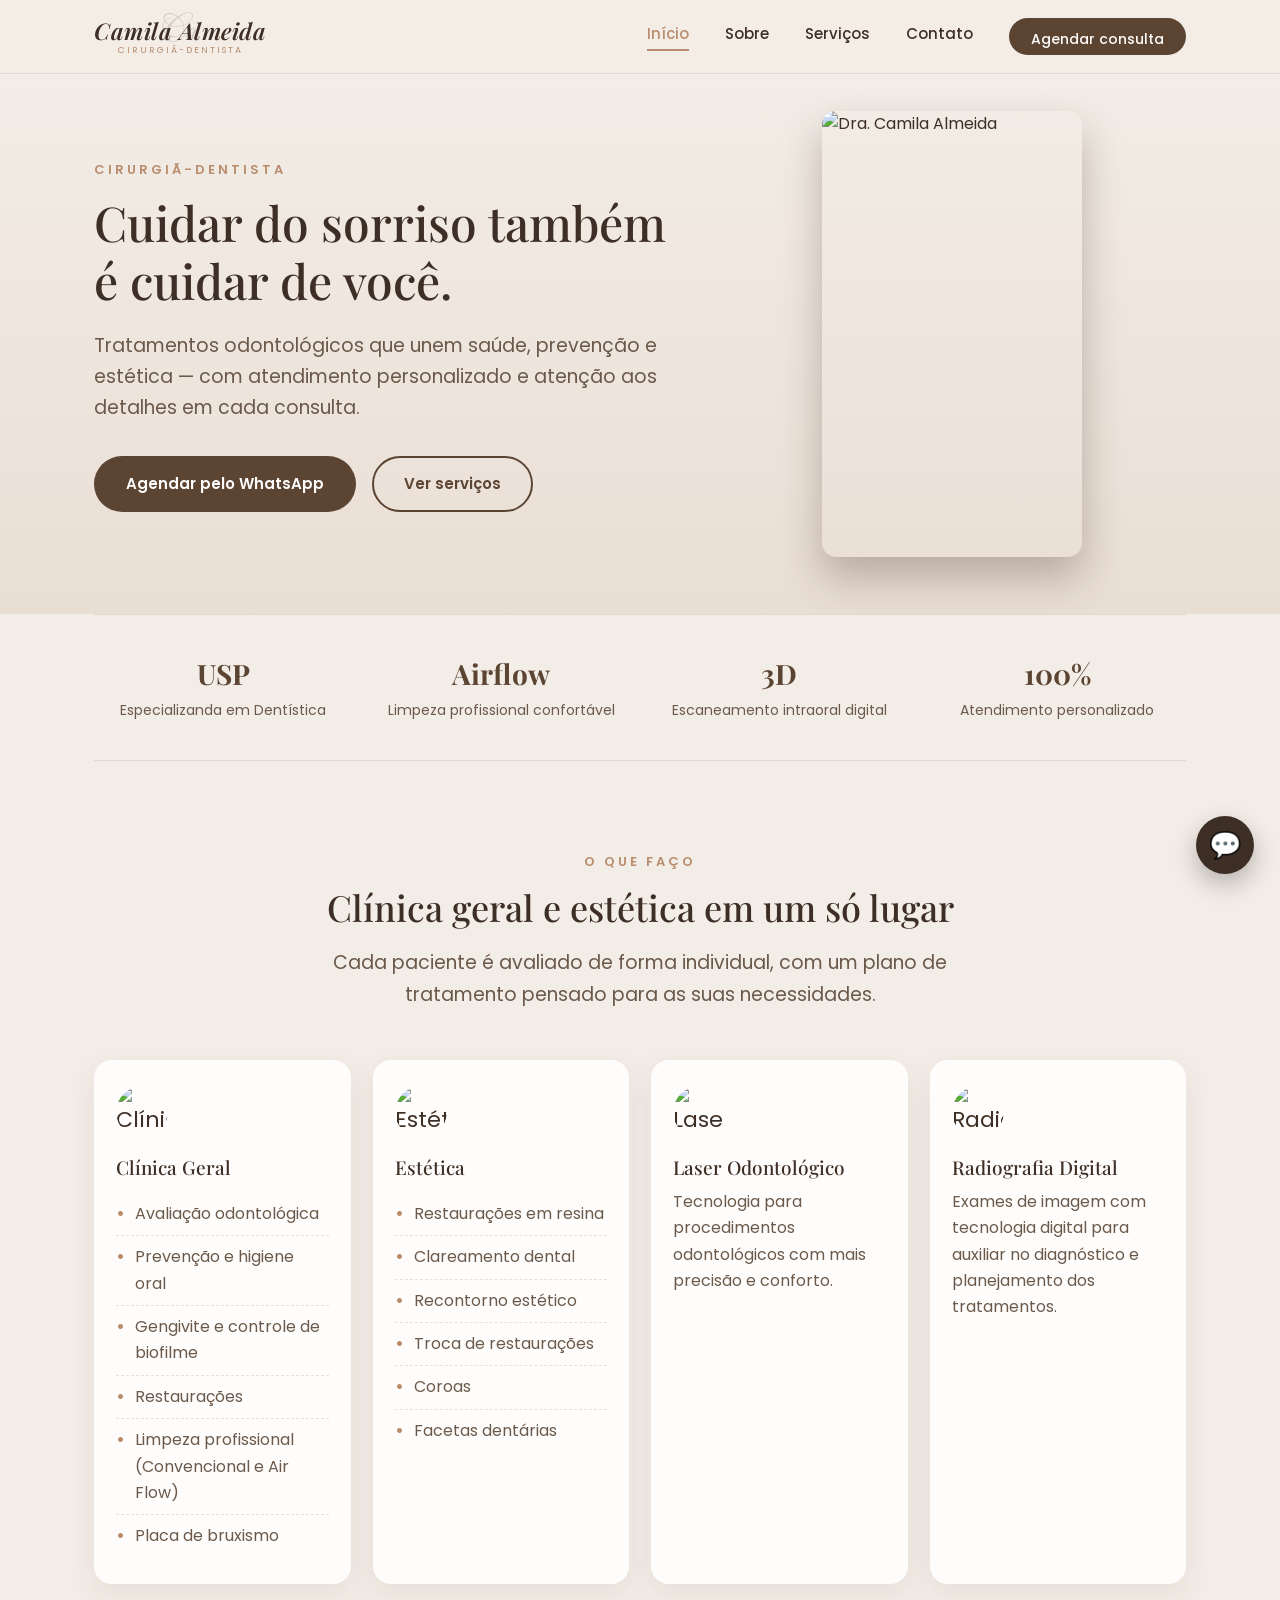
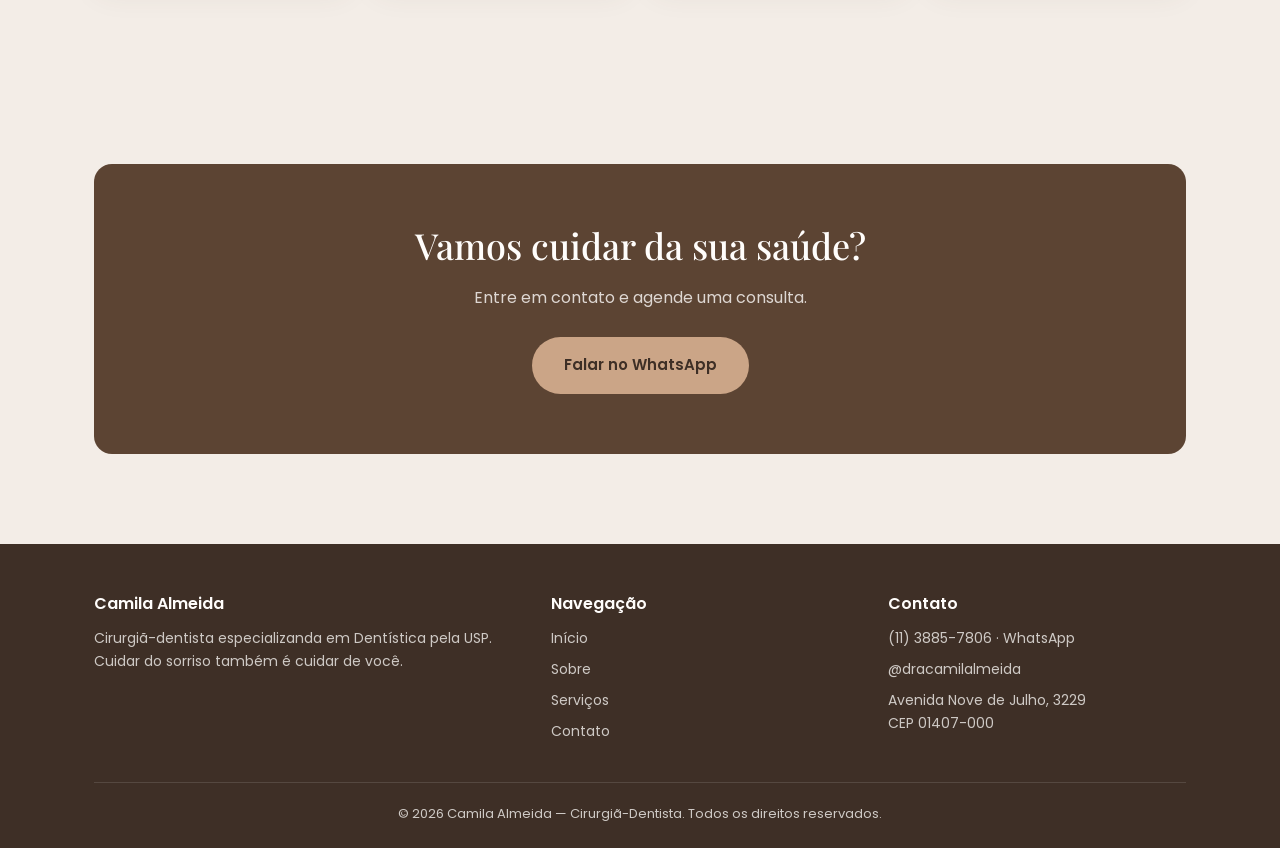
==== index.html @ 51f866dd "Remove C6 Bank benefits section from index.html Removed special benefits section for C6 Bank employe" ====
<!DOCTYPE html>
<html lang="pt-BR">
<head>
<meta charset="UTF-8" />
<meta name="viewport" content="width=device-width, initial-scale=1.0" />
<title>Dra. Camila Almeida | Cirurgiã-Dentista</title>
<meta name="description" content="Dra. Camila Almeida, cirurgiã-dentista especializanda em Dentística pela USP. Clínica geral e estética dental com atendimento personalizado." />
<link rel="preconnect" href="https://fonts.googleapis.com">
<link href="https://fonts.googleapis.com/css2?family=Mea+Culpa&family=Playfair+Display:ital,wght@0,500;0,600;1,500&family=Poppins:wght@400;500;600;700&display=swap" rel="stylesheet">
<link rel="stylesheet" href="style.css" />
</head>
<body>

<header class="site-header">
  <nav class="nav">
    <a href="index.html" class="nav-brand"><span class="nav-brand-name-wrap"><span class="nav-brand-mono">Ca</span><span class="nav-brand-name">Camila Almeida</span></span><span class="nav-brand-role">Cirurgiã-Dentista</span></a>
    <ul class="nav-links">
      <li><a href="index.html" class="active">Início</a></li>
      <li><a href="sobre.html">Sobre</a></li>
      <li><a href="servicos.html">Serviços</a></li>
      <li><a href="contato.html">Contato</a></li>
      <li><a href="contato.html" class="nav-cta">Agendar consulta</a></li>
    </ul>
    <button class="nav-toggle" aria-label="Abrir menu">
      <span></span><span></span><span></span>
    </button>
  </nav>
</header>

<section class="hero">
  <div class="container hero-grid">
    <div>
      <span class="eyebrow">Cirurgiã-Dentista</span>
      <h1>Cuidar do sorriso também é cuidar de você.</h1>
      <p class="lead">Tratamentos odontológicos que unem saúde, prevenção e estética — com atendimento personalizado e atenção aos detalhes em cada consulta.</p>
      <div class="hero-actions">
        <a href="https://wa.me/551138857806" target="_blank" class="btn btn-primary">Agendar pelo WhatsApp</a>
        <a href="servicos.html" class="btn btn-outline">Ver serviços</a>
      </div>
    </div>
    <div class="hero-art">
      <div class="hero-photo-frame">
        <img src="https://github.com/user-attachments/assets/a9623b9a-a864-4569-ae4e-758d842204a6" alt="Dra. Camila Almeida" />
      </div>
    </div>
  </div>
</section>

<div class="container">
  <div class="trust-strip">
    <div class="trust-item">
      <strong>USP</strong>
      <span>Especializanda em Dentística</span>
    </div>
    <div class="trust-item">
      <strong>Airflow</strong>
      <span>Limpeza profissional confortável</span>
    </div>
    <div class="trust-item">
      <strong>3D</strong>
      <span>Escaneamento intraoral digital</span>
    </div>
    <div class="trust-item">
      <strong>100%</strong>
      <span>Atendimento personalizado</span>
    </div>
  </div>
</div>

<section class="section">
  <div class="container">
    <span class="eyebrow center" style="display:block;">O que faço</span>
    <h2 class="center">Clínica geral e estética em um só lugar</h2>
    <p class="lead center" style="margin-bottom:50px;">Cada paciente é avaliado de forma individual, com um plano de tratamento pensado para as suas necessidades.</p>

    <div class="grid-4">
      <div class="card">
        <div class="icon icon-img"><img src="https://github.com/user-attachments/assets/6584d1e8-6f16-4bc4-8235-2f099eb9e486" alt="Clínica Geral" /></div>
        <h3>Clínica Geral</h3>
        <ul class="service-list">
          <li>Avaliação odontológica</li>
          <li>Prevenção e higiene oral</li>
          <li>Gengivite e controle de biofilme</li>
          <li>Restaurações</li>
          <li>Limpeza profissional (Convencional e Air Flow)</li>
          <li>Placa de bruxismo</li>
        </ul>
      </div>
      <div class="card">
        <div class="icon icon-img"><img src="https://github.com/user-attachments/assets/802eedeb-8c4c-452b-976f-e90001888289" alt="Estética" /></div>
        <h3>Estética</h3>
        <ul class="service-list">
          <li>Restaurações em resina</li>
          <li>Clareamento dental</li>
          <li>Recontorno estético</li>
          <li>Troca de restaurações</li>
          <li>Coroas</li>
          <li>Facetas dentárias</li>
        </ul>
      </div>
      <div class="card">
        <div class="icon icon-img"><img src="https://github.com/user-attachments/assets/83761b3d-15dc-4001-ad3f-8d7fa61f879b" alt="Laser Odontológico" /></div>
        <h3>Laser Odontológico</h3>
        <p>Tecnologia para procedimentos odontológicos com mais precisão e conforto.</p>
      </div>
      <div class="card">
        <div class="icon icon-img"><img src="https://github.com/user-attachments/assets/0e6fd935-73f0-4115-9d64-6a5798f276fd" alt="Radiografia Digital" /></div>
        <h3>Radiografia Digital</h3>
        <p>Exames de imagem com tecnologia digital para auxiliar no diagnóstico e planejamento dos tratamentos.</p>
      </div>
    </div>
  </div>
</section>

<section class="section">
  <div class="container">
    <div class="cta-banner">
      <h2>Vamos cuidar da sua saúde?</h2>
      <p>Entre em contato e agende uma consulta.</p>
      <a href="https://wa.me/551138857806" target="_blank" class="btn btn-primary" style="background:var(--rose); color:var(--brown-dark);">Falar no WhatsApp</a>
    </div>
  </div>
</section>

<footer class="site-footer">
  <div class="container">
    <div class="footer-grid">
      <div>
        <h4>Camila Almeida</h4>
        <p style="color:rgba(255,253,251,0.75); font-size:14px;">Cirurgiã-dentista especializanda em Dentística pela USP. Cuidar do sorriso também é cuidar de você.</p>
      </div>
      <div>
        <h4>Navegação</h4>
        <a href="index.html">Início</a>
        <a href="sobre.html">Sobre</a>
        <a href="servicos.html">Serviços</a>
        <a href="contato.html">Contato</a>
      </div>
      <div>
        <h4>Contato</h4>
        <a href="https://wa.me/551138857806" target="_blank">(11) 3885-7806 · WhatsApp</a>
        <a href="https://instagram.com/dracamilalmeida" target="_blank">@dracamilalmeida</a>
        <a href="https://www.google.com/maps/place/Av.+Nove+de+Julho,+3229+-+Jardim+Paulista,+S%C3%A3o+Paulo+-+SP,+01407-000/@-23.5681294,-46.6624625,17z/data=!3m1!4b1!4m6!3m5!1s0x94ce59c5138606ab:0x7209d3025757d4f6!8m2!3d-23.5681294!4d-46.6598876!16s%2Fg%2F11qh3p7tpk?entry=ttu&amp;g_ep=EgoyMDI2MDkxNi4wIKXMDSoASAFQAw%3D%3D" target="_blank">Avenida Nove de Julho, 3229<br>CEP 01407-000</a>
      </div>
    </div>
    <div class="footer-bottom">
      &copy; <span id="year"></span> Camila Almeida — Cirurgiã-Dentista. Todos os direitos reservados.
    </div>
  </div>
</footer>

<a href="https://wa.me/551138857806" target="_blank" class="whatsapp-float" aria-label="Falar no WhatsApp">💬</a>

<script src="script.js"></script>
<script>document.getElementById("year").textContent = new Date().getFullYear();</script>
</body>
</html>
---- style.css ----
/* ==========================================================================
   Camila Almeida - Cirurgiã-Dentista
   ========================================================================== */

:root {
  --bg-cream: #f3ede7;
  --bg-cream-2: #e9ded4;
  --rose: #cba587;
  --rose-dark: #b98d6e;
  --brown: #5c4433;
  --brown-dark: #3e2f26;
  --text-main: #3e2f26;
  --text-soft: #6b5a4b;
  --white: #fffdfb;

  --font-serif: "Playfair Display", "Georgia", serif;
  --font-sans: "Poppins", "Segoe UI", sans-serif;

  --radius: 18px;
  --max-width: 1140px;
}

* {
  margin: 0;
  padding: 0;
  box-sizing: border-box;
}

html {
  scroll-behavior: smooth;
}

body {
  font-family: var(--font-sans);
  color: var(--text-main);
  background: var(--bg-cream);
  line-height: 1.65;
  font-size: 16px;
}

img {
  max-width: 100%;
  display: block;
}

a {
  text-decoration: none;
  color: inherit;
}

ul {
  list-style: none;
}

.container {
  max-width: var(--max-width);
  margin: 0 auto;
  padding: 0 24px;
}

.section {
  padding: 90px 0;
}

.section-alt {
  background: var(--bg-cream-2);
}

.eyebrow {
  font-family: var(--font-sans);
  letter-spacing: 3px;
  text-transform: uppercase;
  font-size: 13px;
  color: var(--rose-dark);
  font-weight: 600;
  margin-bottom: 14px;
  display: inline-block;
}

h1, h2, h3, h4 {
  font-family: var(--font-serif);
  color: var(--brown-dark);
  font-weight: 500;
  line-height: 1.2;
}

h1 { font-size: 48px; }
h2 { font-size: 36px; margin-bottom: 18px; }
h3 { font-size: 22px; margin-bottom: 10px; }

p { color: var(--text-soft); }

.lead {
  font-size: 19px;
  max-width: 620px;
}

.center {
  text-align: center;
  margin-left: auto;
  margin-right: auto;
}

/* ---------- Buttons ---------- */

.btn {
  display: inline-flex;
  align-items: center;
  gap: 10px;
  padding: 14px 30px;
  border-radius: 40px;
  font-weight: 600;
  font-size: 15px;
  transition: transform 0.2s ease, box-shadow 0.2s ease;
  border: 2px solid transparent;
}

.btn-primary {
  background: var(--brown);
  color: var(--white);
}

.btn-primary:hover {
  transform: translateY(-2px);
  box-shadow: 0 10px 24px rgba(92, 68, 51, 0.35);
}

.btn-outline {
  border-color: var(--brown);
  color: var(--brown);
  background: transparent;
}

.btn-outline:hover {
  background: var(--brown);
  color: var(--white);
}

/* ---------- Header / Nav ---------- */

.site-header {
  position: sticky;
  top: 0;
  z-index: 100;
  background: rgba(243, 237, 231, 0.92);
  backdrop-filter: blur(8px);
  border-bottom: 1px solid rgba(92, 68, 51, 0.1);
}

.nav {
  display: flex;
  align-items: center;
  justify-content: space-between;
  padding: 18px 24px;
  max-width: var(--max-width);
  margin: 0 auto;
}

.nav-brand {
  display: inline-block;
  line-height: 1;
  text-align: center;
}

.nav-brand .nav-brand-name-wrap {
  position: relative;
  display: inline-block;
}

.nav-brand .nav-brand-mono {
  position: absolute;
  top: 50%;
  left: 50%;
  transform: translate(-50%, -55%);
  font-family: "Mea Culpa", cursive;
  font-size: 34px;
  color: var(--brown-dark);
  opacity: 0.18;
  white-space: nowrap;
  pointer-events: none;
  z-index: 0;
}

.nav-brand .nav-brand-name {
  position: relative;
  font-family: var(--font-serif);
  font-style: italic;
  font-weight: 600;
  font-size: 23px;
  color: var(--brown-dark);
  letter-spacing: 0.5px;
  z-index: 1;
}

.nav-brand .nav-brand-role {
  display: block;
  margin-top: 3px;
  font-family: var(--font-sans);
  font-style: normal;
  font-size: 9px;
  letter-spacing: 2px;
  text-transform: uppercase;
  color: var(--rose-dark);
}

.nav-links {
  display: flex;
  gap: 36px;
  align-items: center;
}

.nav-links li {
  display: flex;
  align-items: center;
}

.nav-links a {
  font-size: 15px;
  font-weight: 500;
  color: var(--brown-dark);
  position: relative;
  padding-bottom: 4px;
}

.nav-links a.active,
.nav-links a:hover {
  color: var(--rose-dark);
}

.nav-links a.active::after {
  content: "";
  position: absolute;
  left: 0;
  bottom: 0;
  width: 100%;
  height: 2px;
  background: var(--rose-dark);
}

.nav-cta {
  background: var(--brown);
  color: var(--white) !important;
  padding: 10px 22px;
  border-radius: 30px;
  font-size: 14px !important;
}

.nav-toggle {
  display: none;
  flex-direction: column;
  gap: 5px;
  cursor: pointer;
  background: none;
  border: none;
}

.nav-toggle span {
  width: 26px;
  height: 2px;
  background: var(--brown-dark);
  display: block;
}

/* ---------- Hero ---------- */

.hero {
  padding: 70px 0 90px;
  background: linear-gradient(180deg, var(--bg-cream) 0%, var(--bg-cream-2) 100%);
  position: relative;
  overflow: hidden;
}

.hero-grid {
  display: grid;
  grid-template-columns: 1.1fr 0.9fr;
  gap: 50px;
  align-items: center;
}

.hero h1 {
  margin-bottom: 20px;
}

.hero .lead {
  margin-bottom: 32px;
}

.hero-actions {
  display: flex;
  gap: 16px;
  flex-wrap: wrap;
}

.hero-art {
  position: relative;
  height: 380px;
  display: flex;
  align-items: center;
  justify-content: center;
}

.hero-monogram {
  font-family: var(--font-serif);
  font-style: italic;
  font-size: 120px;
  color: rgba(255, 253, 251, 0.9);
}

.hero-photo-frame {
  width: 260px;
  aspect-ratio: 0.582;
  border-radius: 14px;
  overflow: hidden;
  box-shadow: 0 20px 40px rgba(62, 47, 38, 0.3);
}

.hero-photo-frame img {
  width: 100%;
  height: 100%;
  object-fit: cover;
  object-position: top center;
  display: block;
}

/* ---------- Stat / Trust strip ---------- */

.trust-strip {
  display: flex;
  justify-content: space-between;
  gap: 20px;
  flex-wrap: wrap;
  padding: 36px 0;
  border-top: 1px solid rgba(92, 68, 51, 0.12);
  border-bottom: 1px solid rgba(92, 68, 51, 0.12);
}

.trust-item {
  flex: 1;
  min-width: 180px;
  text-align: center;
}

.trust-item strong {
  font-family: var(--font-serif);
  font-size: 28px;
  color: var(--brown);
  display: block;
}

.trust-item span {
  font-size: 14px;
  color: var(--text-soft);
}

/* ---------- Cards ---------- */

.grid-2 {
  display: grid;
  grid-template-columns: repeat(2, 1fr);
  gap: 28px;
}

.grid-4 {
  display: grid;
  grid-template-columns: repeat(4, 1fr);
  gap: 22px;
}

.grid-4 .card {
  padding: 26px 22px;
}

.grid-4 .card h3 {
  font-size: 19px;
}

.grid-3 {
  display: grid;
  grid-template-columns: repeat(3, 1fr);
  gap: 28px;
}

.card {
  background: var(--white);
  border-radius: var(--radius);
  padding: 34px;
  box-shadow: 0 10px 30px rgba(92, 68, 51, 0.08);
  height: 100%;
}

.card .icon {
  width: 52px;
  height: 52px;
  border-radius: 50%;
  background: var(--bg-cream-2);
  display: flex;
  align-items: center;
  justify-content: center;
  margin-bottom: 18px;
  font-size: 22px;
}

.card .icon.icon-img {
  background: none;
  overflow: hidden;
}

.card .icon.icon-img img {
  width: 100%;
  height: 100%;
  object-fit: cover;
  border-radius: 50%;
  display: block;
}

.service-list {
  margin-top: 14px;
}

.service-list li {
  padding: 8px 0;
  border-bottom: 1px dashed rgba(92, 68, 51, 0.15);
  color: var(--text-soft);
  display: flex;
  gap: 10px;
  align-items: baseline;
}

.service-list li:last-child {
  border-bottom: none;
}

.service-list li::before {
  content: "•";
  color: var(--rose-dark);
  font-weight: 700;
}

/* ---------- About split ---------- */

.split {
  display: grid;
  grid-template-columns: 0.9fr 1.1fr;
  gap: 60px;
  align-items: center;
}

.split-img {
  aspect-ratio: 0.582;
  border-radius: var(--radius);
  background: linear-gradient(150deg, var(--bg-cream-2), var(--rose));
  position: relative;
  overflow: hidden;
}

.split-img img {
  width: 100%;
  height: 100%;
  object-fit: cover;
  object-position: top center;
  display: block;
}

.brand-mark {
  position: relative;
  display: inline-block;
  text-align: center;
  margin-bottom: 6px;
}

.brand-mark .brand-monogram {
  position: absolute;
  top: 50%;
  left: 50%;
  transform: translate(-50%, -58%);
  font-family: "Mea Culpa", cursive;
  font-size: 80px;
  color: var(--brown-dark);
  opacity: 0.18;
  white-space: nowrap;
  pointer-events: none;
  line-height: 1;
  z-index: 0;
}

.brand-mark .brand-name {
  position: relative;
  font-family: var(--font-serif);
  font-style: italic;
  font-weight: 600;
  font-size: 44px;
  color: var(--brown-dark);
  z-index: 1;
}

.split-img::after {
  content: "CA";
  position: absolute;
  bottom: 24px;
  right: 24px;
  font-family: var(--font-serif);
  font-style: italic;
  font-size: 32px;
  color: var(--white);
  opacity: 0.85;
}

/* ---------- CTA banner ---------- */

.cta-banner {
  background: var(--brown);
  color: var(--white);
  border-radius: var(--radius);
  padding: 60px;
  text-align: center;
}

.cta-banner h2 {
  color: var(--white);
}

.cta-banner p {
  color: rgba(255, 253, 251, 0.8);
  margin: 0 auto 26px;
  max-width: 520px;
}

/* ---------- Benefit banner ---------- */

.benefit-banner {
  display: grid;
  grid-template-columns: 0.6fr 1.4fr;
  gap: 40px;
  align-items: center;
  background: var(--rose);
  border-radius: var(--radius);
  padding: 50px;
  color: var(--brown-dark);
}

.benefit-banner h3 {
  color: var(--brown-dark);
  font-size: 26px;
}

.benefit-banner p {
  color: var(--brown-dark);
  opacity: 0.85;
}

/* ---------- Contact page ---------- */

.contact-grid {
  display: grid;
  grid-template-columns: 1fr 1fr;
  gap: 50px;
}

.contact-info-list li {
  display: flex;
  gap: 16px;
  align-items: flex-start;
  margin-bottom: 24px;
}

.contact-info-list .icon {
  width: 44px;
  height: 44px;
  border-radius: 50%;
  background: var(--bg-cream-2);
  display: flex;
  align-items: center;
  justify-content: center;
  flex-shrink: 0;
  font-size: 18px;
}

.contact-info-list strong {
  display: block;
  color: var(--brown-dark);
  margin-bottom: 2px;
}

form.contact-form {
  display: flex;
  flex-direction: column;
  gap: 16px;
}

form.contact-form input,
form.contact-form textarea {
  padding: 14px 16px;
  border-radius: 10px;
  border: 1px solid rgba(92, 68, 51, 0.2);
  background: var(--white);
  font-family: var(--font-sans);
  font-size: 15px;
  color: var(--text-main);
}

form.contact-form textarea {
  resize: vertical;
  min-height: 120px;
}

form.contact-form label {
  font-size: 13px;
  font-weight: 600;
  color: var(--text-soft);
  margin-bottom: -10px;
}

.form-note {
  font-size: 13px;
  color: var(--text-soft);
  margin-top: 4px;
}

.placeholder-text {
  color: var(--rose-dark);
  font-style: italic;
}

/* ---------- Footer ---------- */

.site-footer {
  background: var(--brown-dark);
  color: rgba(255, 253, 251, 0.75);
  padding: 50px 0 24px;
}

.footer-grid {
  display: grid;
  grid-template-columns: 1.4fr 1fr 1fr;
  gap: 40px;
  margin-bottom: 30px;
}

.footer-grid h4 {
  color: var(--white);
  font-size: 16px;
  margin-bottom: 14px;
  font-family: var(--font-sans);
  font-weight: 600;
}

.footer-grid a {
  display: block;
  margin-bottom: 8px;
  font-size: 14px;
  color: rgba(255, 253, 251, 0.75);
}

.footer-grid a:hover {
  color: var(--rose);
}

.footer-bottom {
  border-top: 1px solid rgba(255, 253, 251, 0.12);
  padding-top: 20px;
  text-align: center;
  font-size: 13px;
}

/* ---------- Floating WhatsApp button ---------- */

.whatsapp-float {
  position: fixed;
  bottom: 26px;
  right: 26px;
  background: #3e2f26;
  color: var(--white);
  width: 58px;
  height: 58px;
  border-radius: 50%;
  display: flex;
  align-items: center;
  justify-content: center;
  font-size: 26px;
  box-shadow: 0 10px 24px rgba(0, 0, 0, 0.25);
  z-index: 200;
  transition: transform 0.2s ease;
}

.whatsapp-float:hover {
  transform: scale(1.08);
}

/* ---------- Page hero (secondary pages) ---------- */

.page-hero {
  padding: 60px 0 50px;
  background: var(--bg-cream-2);
  text-align: center;
}

.page-hero .eyebrow {
  display: block;
}

/* ---------- Responsive ---------- */

@media (max-width: 900px) {
  .hero-grid,
  .split,
  .contact-grid,
  .benefit-banner {
    grid-template-columns: 1fr;
  }

  .split-img {
    order: -1;
    aspect-ratio: unset;
    height: 380px;
  }

  .grid-3 {
    grid-template-columns: repeat(2, 1fr);
  }

  .grid-4 {
    grid-template-columns: repeat(2, 1fr);
  }

  .footer-grid {
    grid-template-columns: 1fr;
  }
}

@media (max-width: 640px) {
  h1 { font-size: 34px; }
  h2 { font-size: 28px; }

  .section {
    padding: 60px 0;
  }

  .nav-links {
    position: absolute;
    top: 100%;
    left: 0;
    right: 0;
    background: var(--bg-cream);
    flex-direction: column;
    align-items: flex-start;
    padding: 24px;
    gap: 18px;
    border-bottom: 1px solid rgba(92, 68, 51, 0.1);
    display: none;
  }

  .nav-links.open {
    display: flex;
  }

  .nav-toggle {
    display: flex;
  }

  .grid-2,
  .grid-3,
  .grid-4 {
    grid-template-columns: 1fr;
  }

  .cta-banner,
  .benefit-banner {
    padding: 36px 24px;
  }

  .whatsapp-float {
    bottom: 18px;
    right: 18px;
    width: 52px;
    height: 52px;
    font-size: 22px;
  }
}
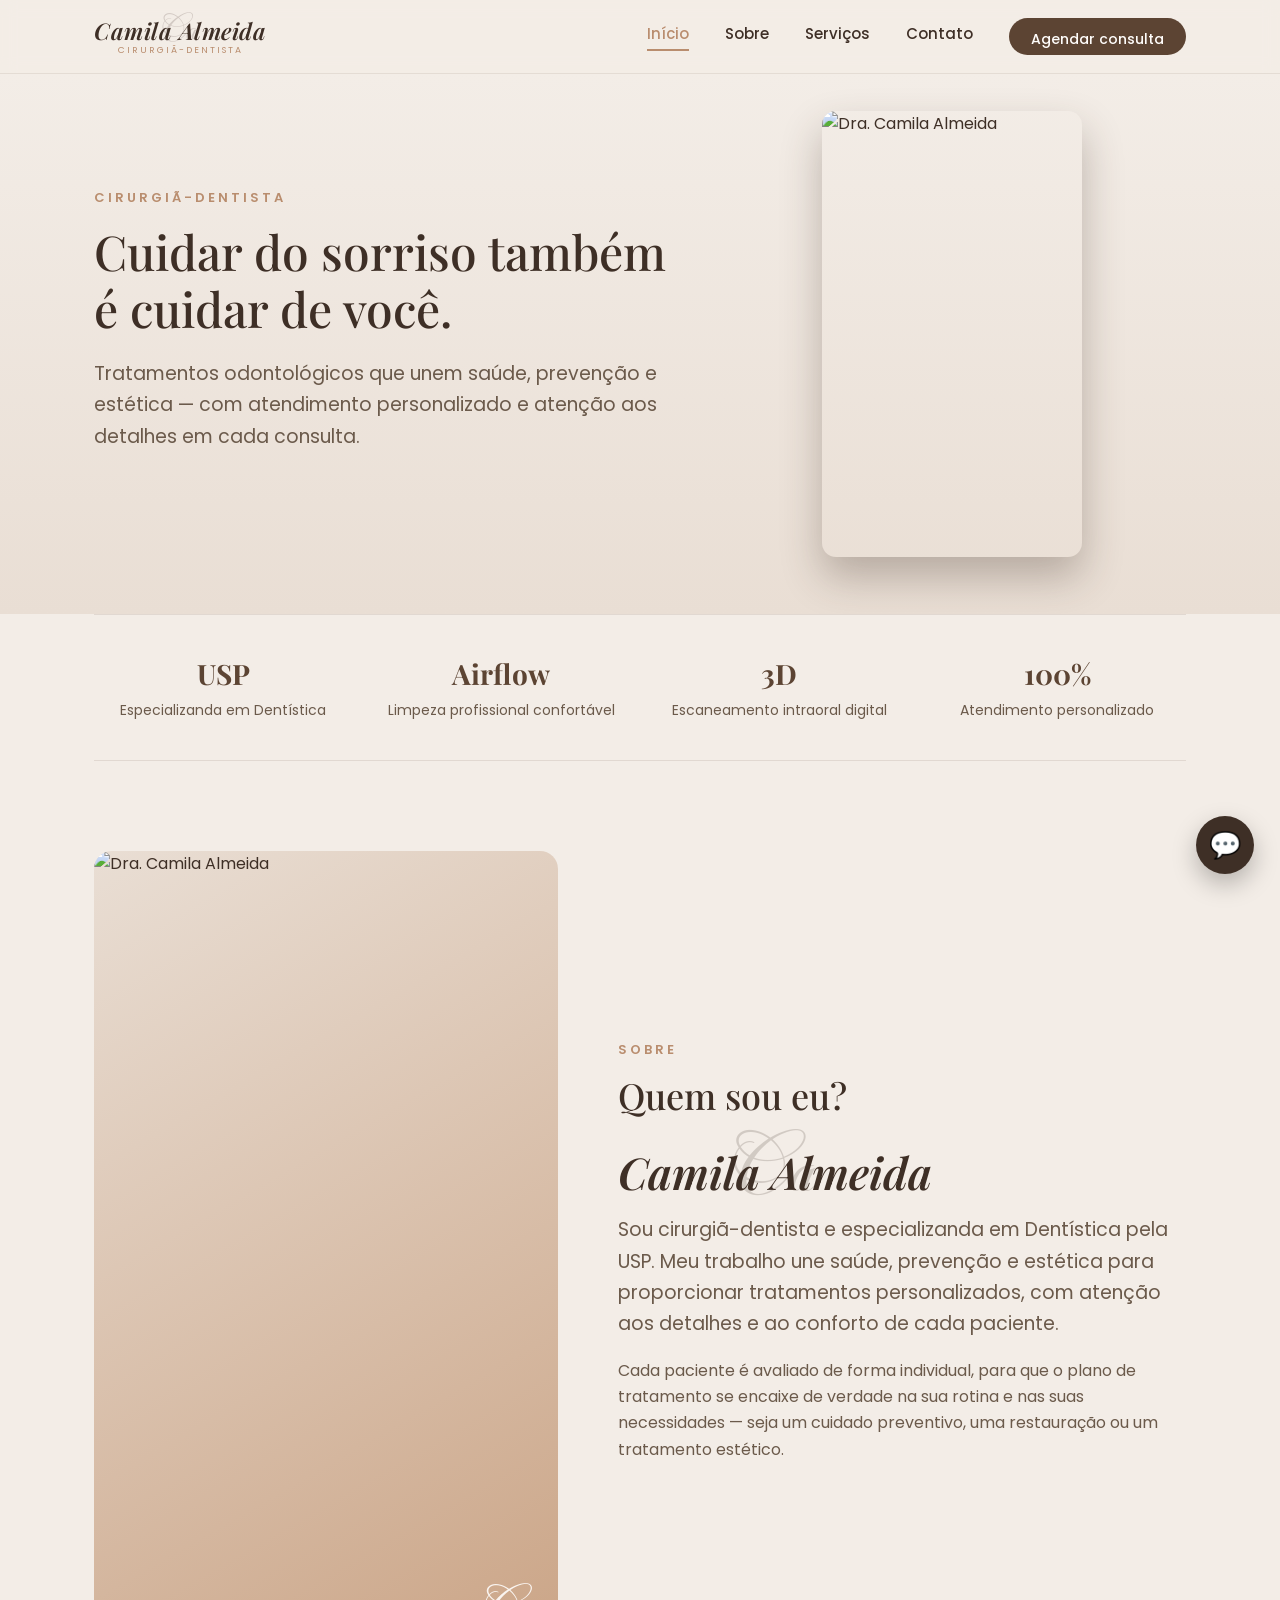
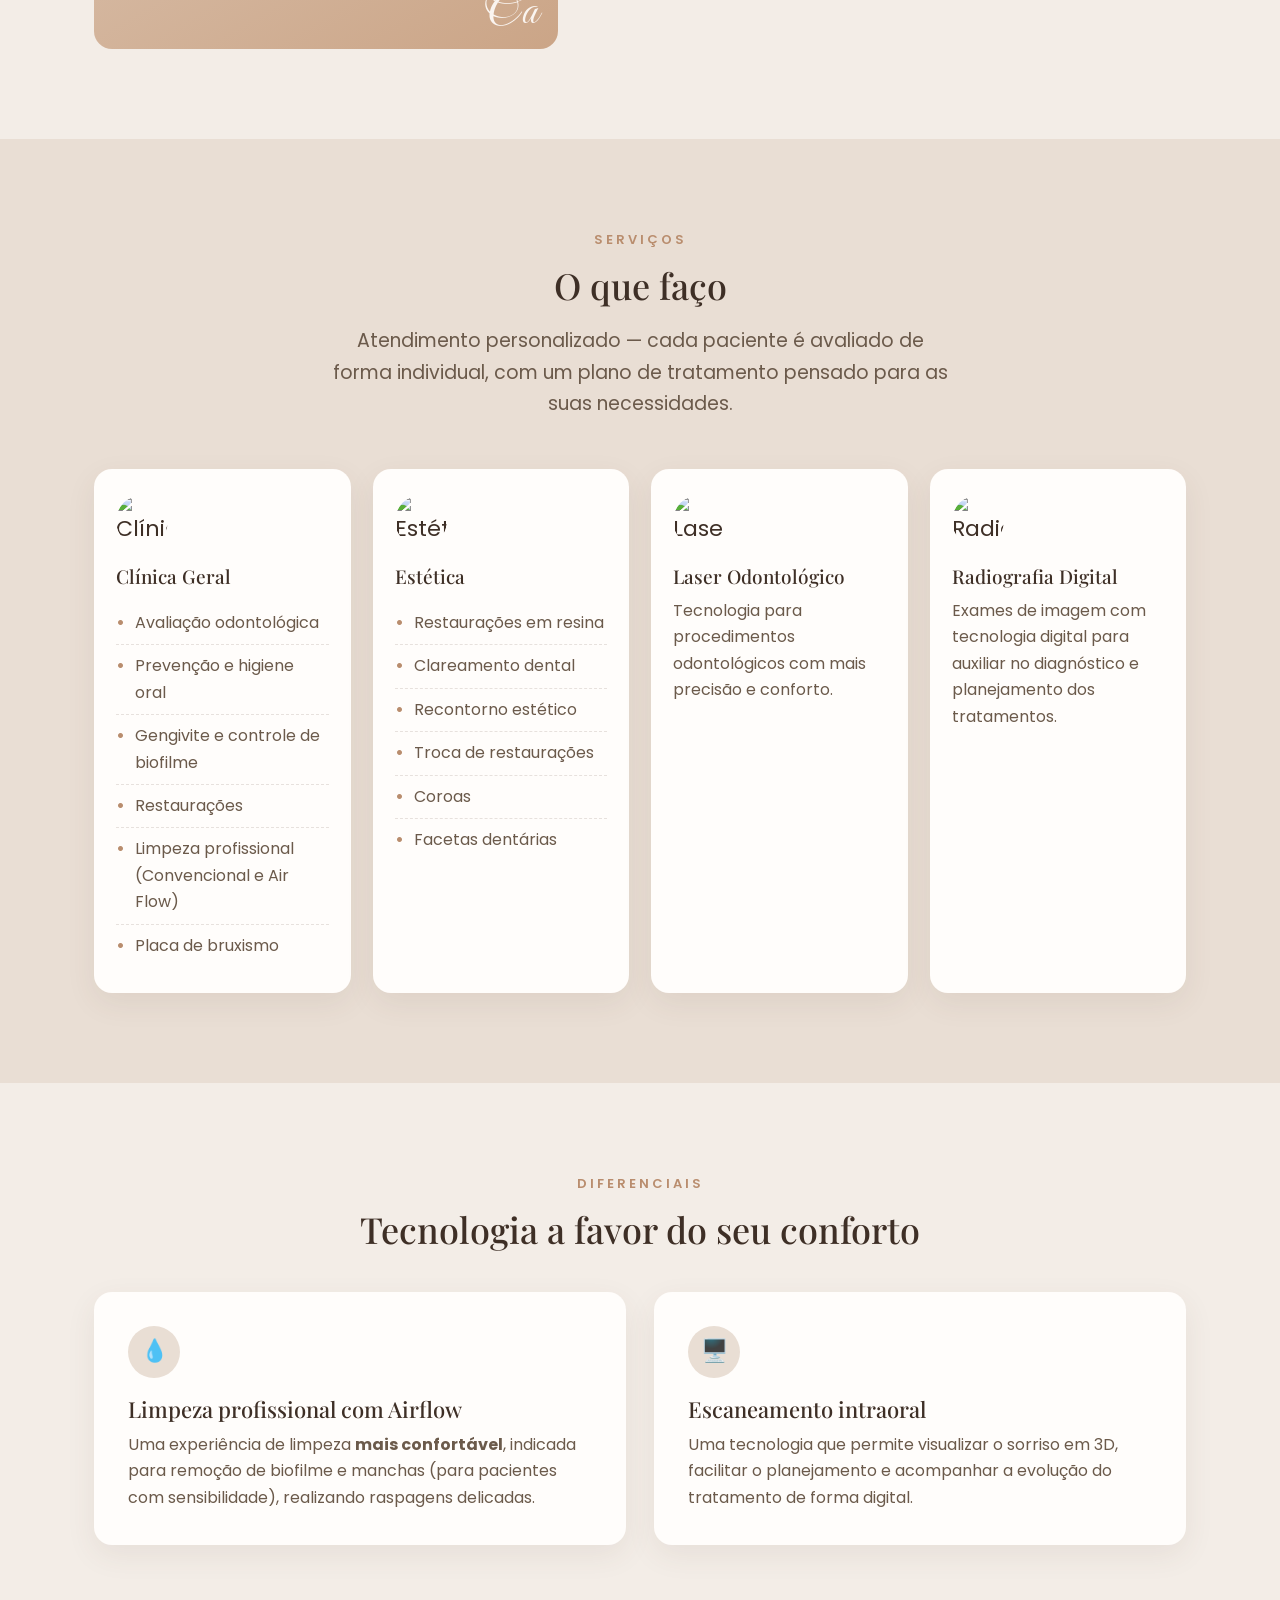
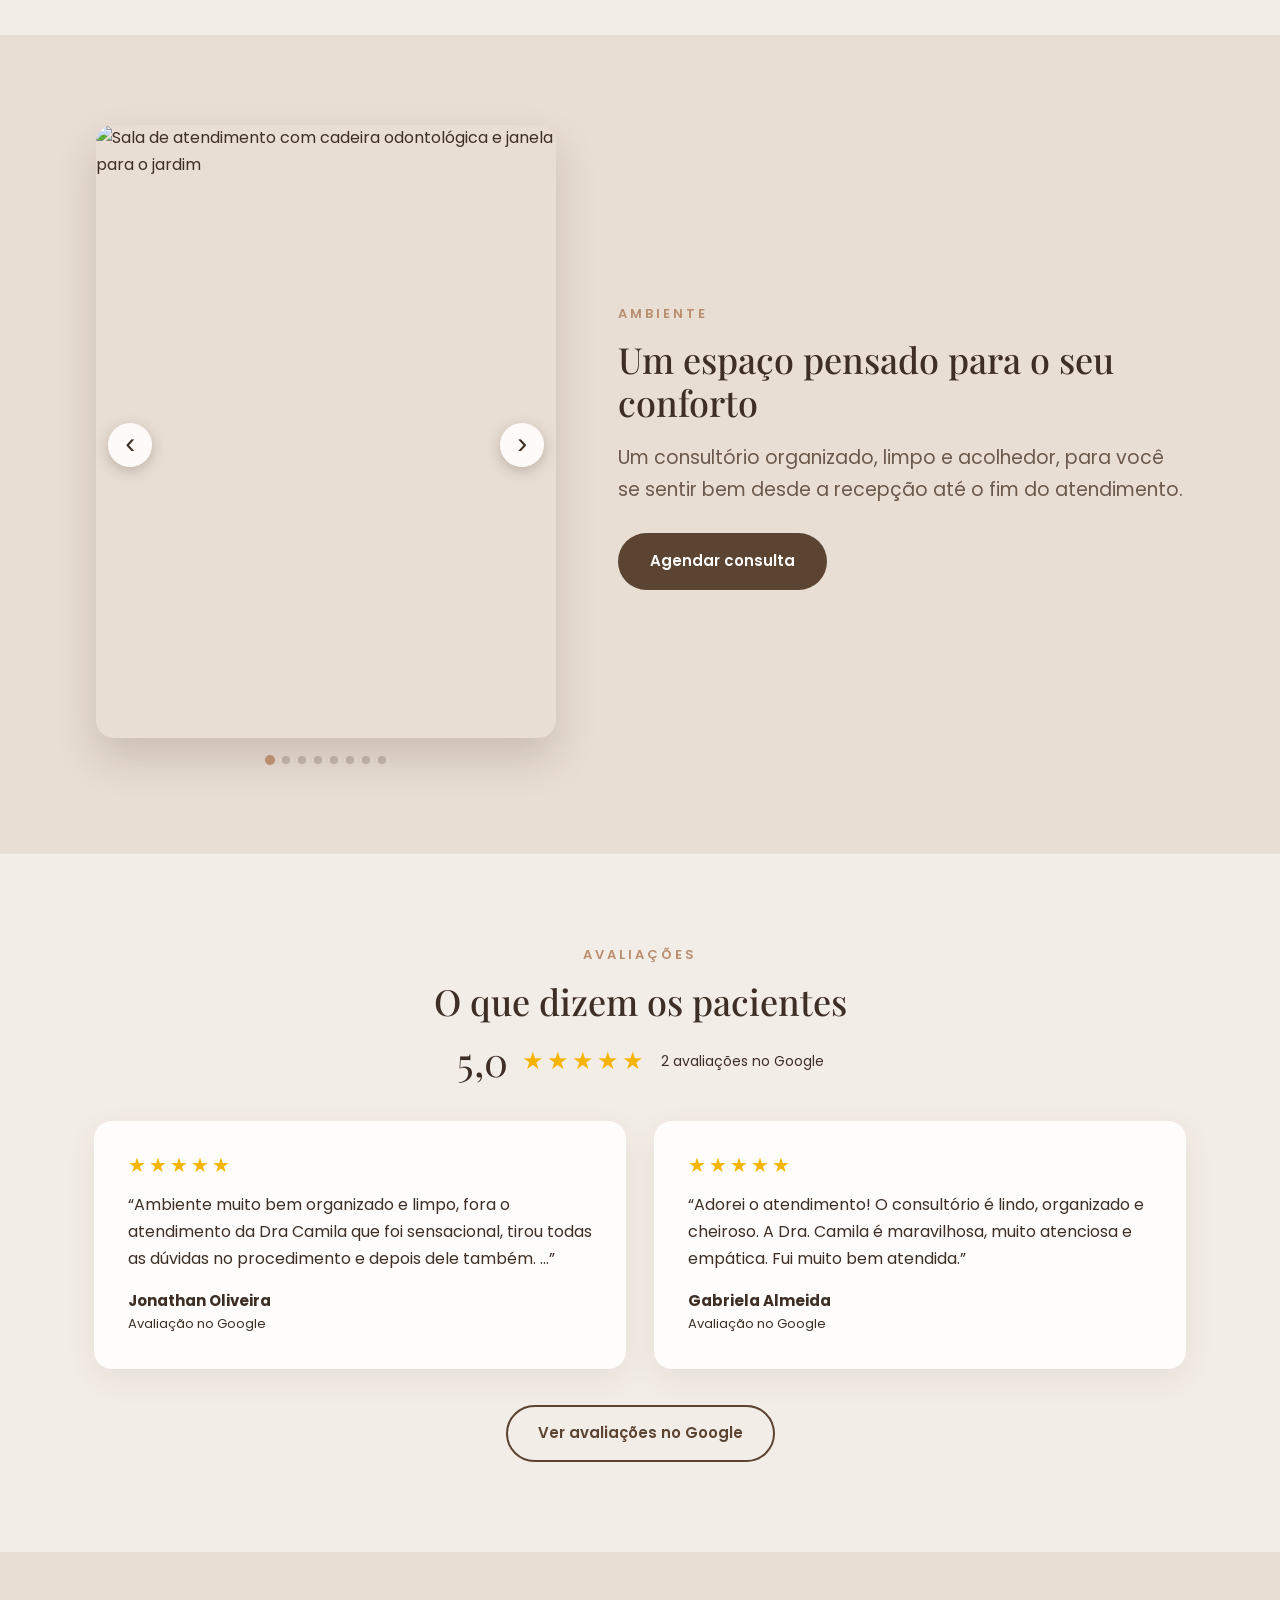
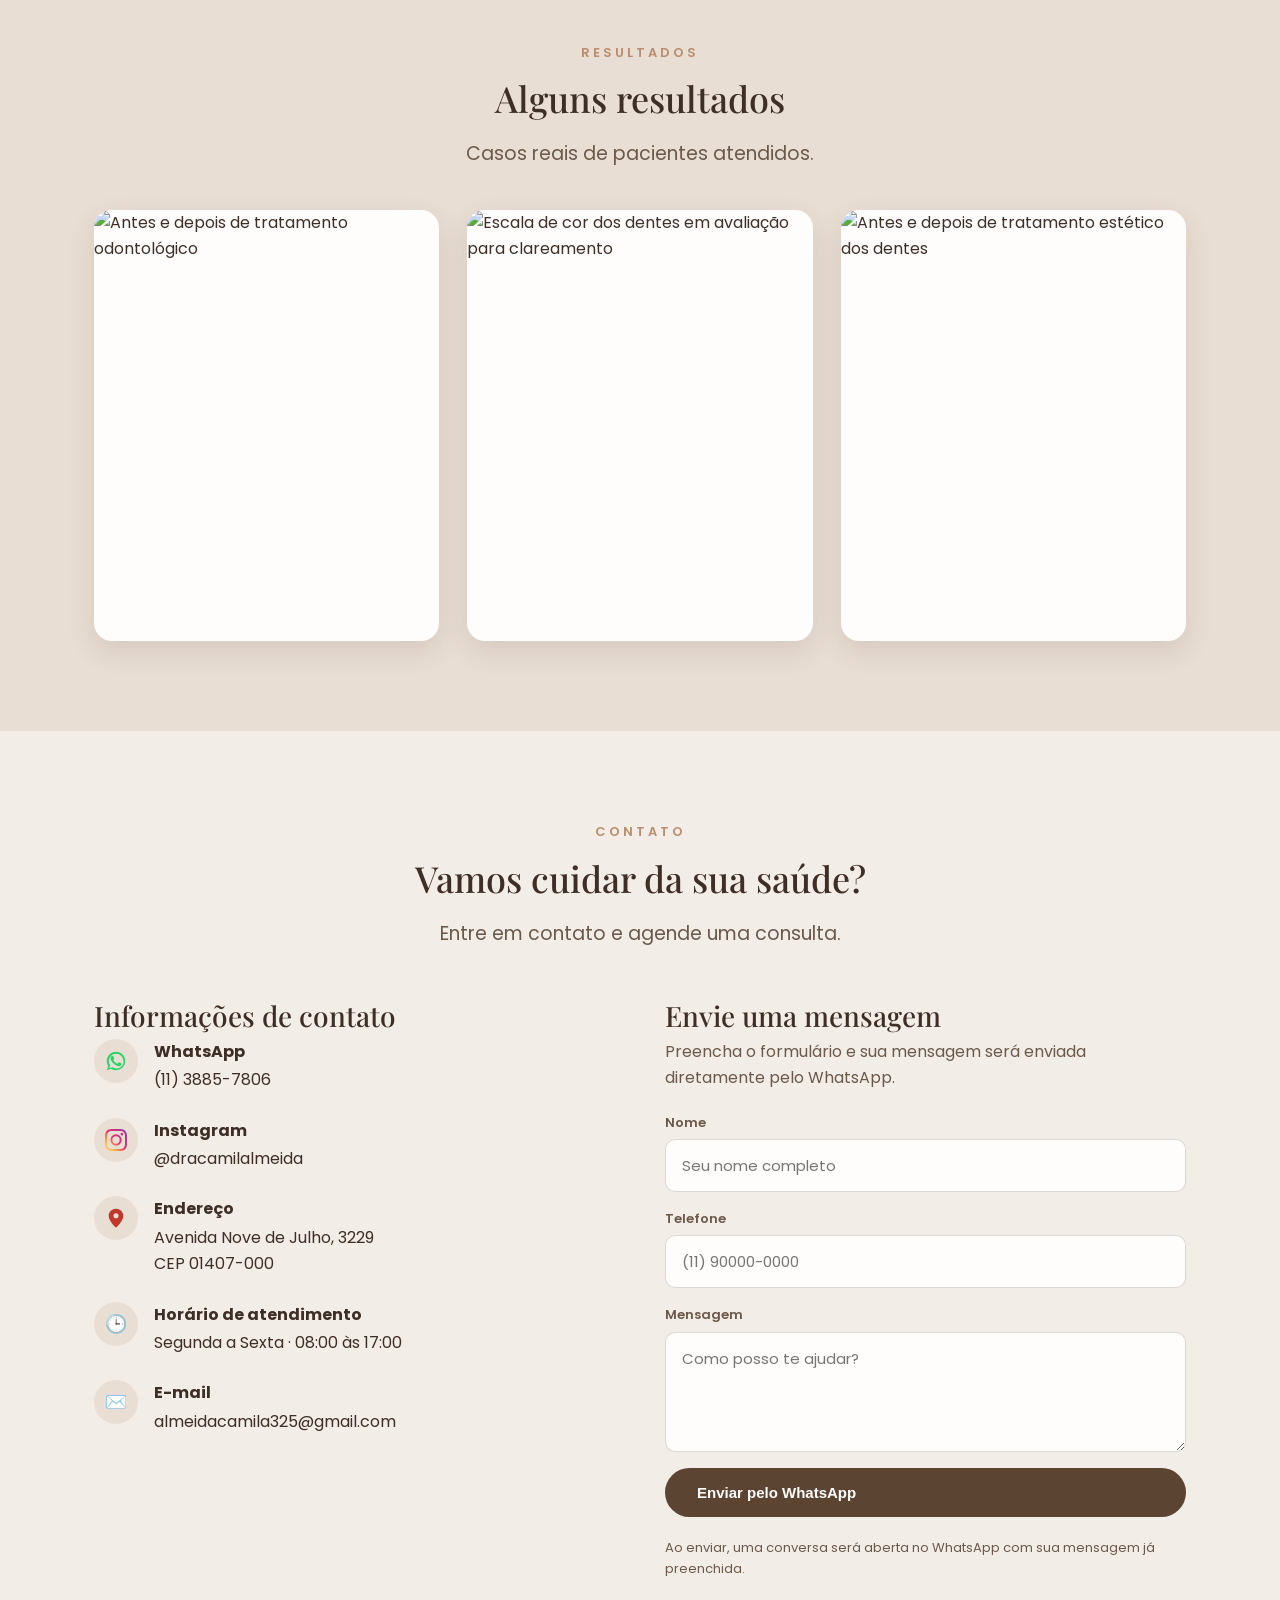
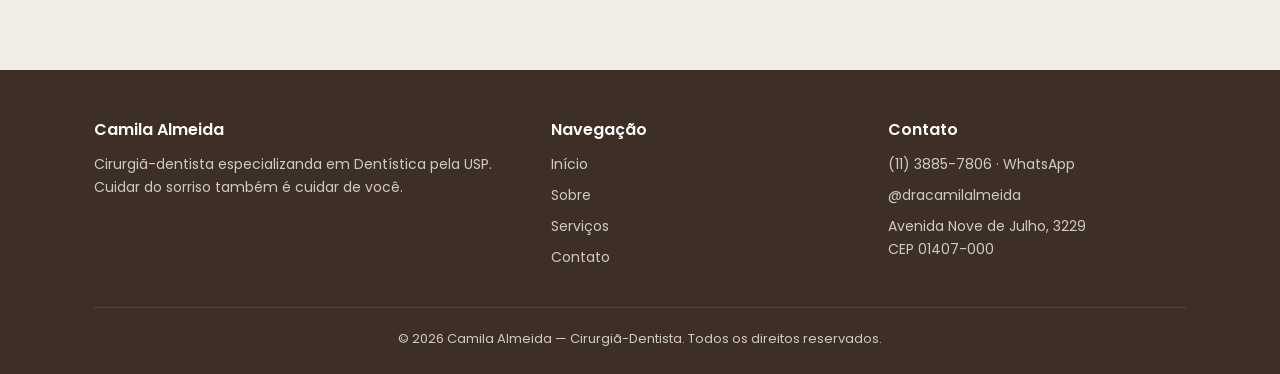
==== commit 81d21b91: "Add files via upload" ====
--- a/index.html
+++ b/index.html
@@ -5,7 +5,15 @@
 <meta name="viewport" content="width=device-width, initial-scale=1.0" />
 <title>Dra. Camila Almeida | Cirurgiã-Dentista</title>
 <meta name="description" content="Dra. Camila Almeida, cirurgiã-dentista especializanda em Dentística pela USP. Clínica geral e estética dental com atendimento personalizado." />
+<script>document.documentElement.className += " is-loading";</script>
+<link rel="preload" as="image" href="img/hero.jpg" fetchpriority="high">
+<link rel="preload" as="image" href="img/sobre.jpg">
+<link rel="preload" as="image" href="img/icon-clinica.png">
+<link rel="preload" as="image" href="img/icon-estetica.png">
+<link rel="preload" as="image" href="img/icon-laser.png">
+<link rel="preload" as="image" href="img/icon-radio.png">
 <link rel="preconnect" href="https://fonts.googleapis.com">
+<link rel="preconnect" href="https://fonts.gstatic.com" crossorigin>
 <link href="https://fonts.googleapis.com/css2?family=Mea+Culpa&family=Playfair+Display:ital,wght@0,500;0,600;1,500&family=Poppins:wght@400;500;600;700&display=swap" rel="stylesheet">
 <link rel="stylesheet" href="style.css" />
 </head>
@@ -13,13 +21,13 @@
 
 <header class="site-header">
   <nav class="nav">
-    <a href="index.html" class="nav-brand"><span class="nav-brand-name-wrap"><span class="nav-brand-mono">Ca</span><span class="nav-brand-name">Camila Almeida</span></span><span class="nav-brand-role">Cirurgiã-Dentista</span></a>
+    <a href="#inicio" class="nav-brand"><span class="nav-brand-name-wrap"><span class="nav-brand-mono">Ca</span><span class="nav-brand-name">Camila Almeida</span></span><span class="nav-brand-role">Cirurgiã-Dentista</span></a>
     <ul class="nav-links">
-      <li><a href="index.html" class="active">Início</a></li>
-      <li><a href="sobre.html">Sobre</a></li>
-      <li><a href="servicos.html">Serviços</a></li>
-      <li><a href="contato.html">Contato</a></li>
-      <li><a href="contato.html" class="nav-cta">Agendar consulta</a></li>
+      <li><a href="#inicio" data-section="inicio">Início</a></li>
+      <li><a href="#sobre" data-section="sobre">Sobre</a></li>
+      <li><a href="#servicos" data-section="servicos">Serviços</a></li>
+      <li><a href="#contato" data-section="contato">Contato</a></li>
+      <li><a href="#contato" class="nav-cta">Agendar consulta</a></li>
     </ul>
     <button class="nav-toggle" aria-label="Abrir menu">
       <span></span><span></span><span></span>
@@ -27,20 +35,16 @@
   </nav>
 </header>
 
-<section class="hero">
+<section class="hero" id="inicio">
   <div class="container hero-grid">
     <div>
       <span class="eyebrow">Cirurgiã-Dentista</span>
       <h1>Cuidar do sorriso também é cuidar de você.</h1>
       <p class="lead">Tratamentos odontológicos que unem saúde, prevenção e estética — com atendimento personalizado e atenção aos detalhes em cada consulta.</p>
-      <div class="hero-actions">
-        <a href="https://wa.me/551138857806" target="_blank" class="btn btn-primary">Agendar pelo WhatsApp</a>
-        <a href="servicos.html" class="btn btn-outline">Ver serviços</a>
-      </div>
     </div>
     <div class="hero-art">
       <div class="hero-photo-frame">
-        <img src="https://github.com/user-attachments/assets/a9623b9a-a864-4569-ae4e-758d842204a6" alt="Dra. Camila Almeida" />
+        <img src="img/hero.jpg" width="496" height="853" alt="Dra. Camila Almeida" fetchpriority="high" />
       </div>
     </div>
   </div>
@@ -67,15 +71,31 @@
   </div>
 </div>
 
-<section class="section">
-  <div class="container">
-    <span class="eyebrow center" style="display:block;">O que faço</span>
-    <h2 class="center">Clínica geral e estética em um só lugar</h2>
-    <p class="lead center" style="margin-bottom:50px;">Cada paciente é avaliado de forma individual, com um plano de tratamento pensado para as suas necessidades.</p>
+<section class="section" id="sobre">
+  <div class="container split">
+    <div class="split-img"><img src="img/sobre.jpg" width="720" height="976" alt="Dra. Camila Almeida" /></div>
+    <div>
+      <span class="eyebrow">Sobre</span>
+      <h2>Quem sou eu?</h2>
+      <div class="brand-mark">
+        <div class="brand-monogram">Ca</div>
+        <div class="brand-name">Camila Almeida</div>
+      </div>
+      <p class="lead">Sou cirurgiã-dentista e especializanda em Dentística pela USP. Meu trabalho une saúde, prevenção e estética para proporcionar tratamentos personalizados, com atenção aos detalhes e ao conforto de cada paciente.</p>
+      <p style="margin-top:18px;">Cada paciente é avaliado de forma individual, para que o plano de tratamento se encaixe de verdade na sua rotina e nas suas necessidades — seja um cuidado preventivo, uma restauração ou um tratamento estético.</p>
+    </div>
+  </div>
+</section>
+
+<section class="section section-alt" id="servicos">
+  <div class="container">
+    <span class="eyebrow center" style="display:block;">Serviços</span>
+    <h2 class="center">O que faço</h2>
+    <p class="lead center" style="margin-bottom:50px;">Atendimento personalizado — cada paciente é avaliado de forma individual, com um plano de tratamento pensado para as suas necessidades.</p>
 
     <div class="grid-4">
       <div class="card">
-        <div class="icon icon-img"><img src="https://github.com/user-attachments/assets/6584d1e8-6f16-4bc4-8235-2f099eb9e486" alt="Clínica Geral" /></div>
+        <div class="icon icon-img"><img src="img/icon-clinica.png" width="160" height="160" alt="Clínica Geral" /></div>
         <h3>Clínica Geral</h3>
         <ul class="service-list">
           <li>Avaliação odontológica</li>
@@ -87,7 +107,7 @@
         </ul>
       </div>
       <div class="card">
-        <div class="icon icon-img"><img src="https://github.com/user-attachments/assets/802eedeb-8c4c-452b-976f-e90001888289" alt="Estética" /></div>
+        <div class="icon icon-img"><img src="img/icon-estetica.png" width="160" height="160" alt="Estética" /></div>
         <h3>Estética</h3>
         <ul class="service-list">
           <li>Restaurações em resina</li>
@@ -99,12 +119,12 @@
         </ul>
       </div>
       <div class="card">
-        <div class="icon icon-img"><img src="https://github.com/user-attachments/assets/83761b3d-15dc-4001-ad3f-8d7fa61f879b" alt="Laser Odontológico" /></div>
+        <div class="icon icon-img"><img src="img/icon-laser.png" width="160" height="160" alt="Laser Odontológico" /></div>
         <h3>Laser Odontológico</h3>
         <p>Tecnologia para procedimentos odontológicos com mais precisão e conforto.</p>
       </div>
       <div class="card">
-        <div class="icon icon-img"><img src="https://github.com/user-attachments/assets/0e6fd935-73f0-4115-9d64-6a5798f276fd" alt="Radiografia Digital" /></div>
+        <div class="icon icon-img"><img src="img/icon-radio.png" width="160" height="160" alt="Radiografia Digital" /></div>
         <h3>Radiografia Digital</h3>
         <p>Exames de imagem com tecnologia digital para auxiliar no diagnóstico e planejamento dos tratamentos.</p>
       </div>
@@ -112,12 +132,157 @@
   </div>
 </section>
 
-<section class="section">
-  <div class="container">
-    <div class="cta-banner">
-      <h2>Vamos cuidar da sua saúde?</h2>
-      <p>Entre em contato e agende uma consulta.</p>
-      <a href="https://wa.me/551138857806" target="_blank" class="btn btn-primary" style="background:var(--rose); color:var(--brown-dark);">Falar no WhatsApp</a>
+<section class="section" id="diferenciais">
+  <div class="container">
+    <span class="eyebrow center" style="display:block;">Diferenciais</span>
+    <h2 class="center">Tecnologia a favor do seu conforto</h2>
+    <div class="grid-2" style="margin-top:40px;">
+      <div class="card">
+        <div class="icon">💧</div>
+        <h3>Limpeza profissional com Airflow</h3>
+        <p>Uma experiência de limpeza <strong>mais confortável</strong>, indicada para remoção de biofilme e manchas (para pacientes com sensibilidade), realizando raspagens delicadas.</p>
+      </div>
+      <div class="card">
+        <div class="icon">🖥️</div>
+        <h3>Escaneamento intraoral</h3>
+        <p>Uma tecnologia que permite visualizar o sorriso em 3D, facilitar o planejamento e acompanhar a evolução do tratamento de forma digital.</p>
+      </div>
+    </div>
+  </div>
+</section>
+
+<section class="section section-alt" id="ambiente">
+  <div class="container split">
+    <div class="carousel" role="region" aria-roledescription="carrossel" aria-label="Fotos do consultório">
+      <div class="carousel-viewport">
+        <div class="carousel-track">
+          <div class="carousel-slide"><img src="img/ambiente-1.jpg" width="720" height="960" alt="Sala de atendimento com cadeira odontológica e janela para o jardim" /></div>
+          <div class="carousel-slide"><img src="img/ambiente-2.jpg" width="720" height="960" alt="Bancada do consultório com armários brancos e espelho" loading="lazy" /></div>
+          <div class="carousel-slide"><img src="img/ambiente-3.jpg" width="591" height="788" alt="Recepção do consultório com balcão e TV" loading="lazy" /></div>
+          <div class="carousel-slide"><img src="img/ambiente-4.jpg" width="591" height="788" alt="Sala de espera com poltronas" loading="lazy" /></div>
+          <div class="carousel-slide"><img src="img/ambiente-5.jpg" width="576" height="768" alt="Recepção e sala de espera iluminadas" loading="lazy" /></div>
+          <div class="carousel-slide"><img src="img/ambiente-6.jpg" width="720" height="960" alt="Entrada do Consultório 1" loading="lazy" /></div>
+          <div class="carousel-slide"><img src="img/ambiente-7.jpg" width="720" height="960" alt="Entrada do Consultório 2" loading="lazy" /></div>
+          <div class="carousel-slide"><img src="img/ambiente-8.jpg" width="591" height="788" alt="Identificação na entrada do consultório" loading="lazy" /></div>
+        </div>
+      </div>
+      <button type="button" class="carousel-btn carousel-prev" aria-label="Foto anterior">&#8249;</button>
+      <button type="button" class="carousel-btn carousel-next" aria-label="Próxima foto">&#8250;</button>
+      <div class="carousel-dots"></div>
+    </div>
+    <div>
+      <span class="eyebrow">Ambiente</span>
+      <h2>Um espaço pensado para o seu conforto</h2>
+      <p class="lead">Um consultório organizado, limpo e acolhedor, para você se sentir bem desde a recepção até o fim do atendimento.</p>
+      <div class="hero-actions" style="margin-top:28px;">
+        <a href="#contato" class="btn btn-primary">Agendar consulta</a>
+      </div>
+    </div>
+  </div>
+</section>
+<section class="section" id="avaliacoes">
+  <div class="container">
+    <span class="eyebrow center" style="display:block;">Avaliações</span>
+    <h2 class="center">O que dizem os pacientes</h2>
+    <div class="rating-summary">
+      <span class="rating-score">5,0</span>
+      <span class="stars" role="img" aria-label="5 de 5 estrelas">★★★★★</span>
+      <span class="rating-count">2 avaliações no Google</span>
+    </div>
+    <div class="grid-2 reviews">
+      <figure class="card review">
+        <div class="stars" role="img" aria-label="5 de 5 estrelas">★★★★★</div>
+        <blockquote>“Ambiente muito bem organizado e limpo, fora o atendimento da Dra Camila que foi sensacional, tirou todas as dúvidas no procedimento e depois dele também. …”</blockquote>
+        <figcaption><strong>Jonathan Oliveira</strong><span>Avaliação no Google</span></figcaption>
+      </figure>
+      <figure class="card review">
+        <div class="stars" role="img" aria-label="5 de 5 estrelas">★★★★★</div>
+        <blockquote>“Adorei o atendimento! O consultório é lindo, organizado e cheiroso. A Dra. Camila é maravilhosa, muito atenciosa e empática. Fui muito bem atendida.”</blockquote>
+        <figcaption><strong>Gabriela Almeida</strong><span>Avaliação no Google</span></figcaption>
+      </figure>
+    </div>
+    <div class="center" style="margin-top:36px;">
+      <a href="https://www.google.com/maps/place/Av.+Nove+de+Julho,+3229+-+Jardim+Paulista,+S%C3%A3o+Paulo+-+SP,+01407-000/@-23.5681294,-46.6624625,17z/data=!3m1!4b1!4m6!3m5!1s0x94ce59c5138606ab:0x7209d3025757d4f6!8m2!3d-23.5681294!4d-46.6598876!16s%2Fg%2F11qh3p7tpk?entry=ttu&amp;g_ep=EgoyMDI2MDkxNi4wIKXMDSoASAFQAw%3D%3D" target="_blank" class="btn btn-outline">Ver avaliações no Google</a>
+    </div>
+  </div>
+</section>
+<section class="section section-alt" id="resultados">
+  <div class="container">
+    <span class="eyebrow center" style="display:block;">Resultados</span>
+    <h2 class="center">Alguns resultados</h2>
+    <p class="lead center" style="margin-bottom:40px;">Casos reais de pacientes atendidos.</p>
+    <div class="grid-3">
+      <figure class="result-card"><img src="img/resultado-1.jpg" alt="Antes e depois de tratamento odontológico" loading="lazy" /></figure>
+      <figure class="result-card"><img src="img/resultado-2.jpg" alt="Escala de cor dos dentes em avaliação para clareamento" loading="lazy" /></figure>
+      <figure class="result-card"><img src="img/resultado-3.jpg" alt="Antes e depois de tratamento estético dos dentes" loading="lazy" /></figure>
+    </div>
+  </div>
+</section>
+
+<section class="section" id="contato">
+  <div class="container">
+    <span class="eyebrow center" style="display:block;">Contato</span>
+    <h2 class="center">Vamos cuidar da sua saúde?</h2>
+    <p class="lead center" style="margin-bottom:50px;">Entre em contato e agende uma consulta.</p>
+  </div>
+  <div class="container contact-grid">
+    <div>
+      <h3>Informações de contato</h3>
+<ul class="contact-info-list">
+        <li>
+          <div class="icon"><svg viewBox="0 0 24 24" width="22" height="22" fill="#25D366"><path d="M17.472 14.382c-.297-.149-1.758-.867-2.03-.967-.273-.099-.472-.148-.67.15-.197.297-.767.966-.94 1.164-.173.199-.347.223-.644.075-.297-.15-1.255-.463-2.39-1.475-.883-.788-1.48-1.761-1.653-2.059-.173-.297-.018-.458.13-.606.134-.133.298-.347.446-.52.149-.174.198-.298.298-.497.099-.198.05-.371-.025-.52-.075-.149-.669-1.612-.916-2.207-.242-.579-.487-.5-.669-.51-.173-.008-.371-.01-.57-.01-.198 0-.52.074-.792.372-.272.297-1.04 1.016-1.04 2.479 0 1.462 1.065 2.875 1.213 3.074.148.198 2.096 3.2 5.077 4.487.709.306 1.262.489 1.694.625.712.227 1.36.195 1.872.118.571-.085 1.758-.719 2.006-1.413.248-.694.248-1.289.173-1.413-.074-.124-.272-.198-.57-.347z"/><path d="M12.004 2C6.486 2 2.01 6.476 2.01 11.994c0 2.114.552 4.09 1.514 5.812L2 22l4.324-1.494a9.958 9.958 0 0 0 5.68 1.487h.004c5.518 0 9.994-4.476 9.994-9.994C22 6.476 17.522 2 12.004 2zm0 18.062h-.003a8.05 8.05 0 0 1-4.11-1.125l-.294-.175-3.05 1.056 1.02-3.02-.19-.302a8.06 8.06 0 0 1-1.235-4.302c0-4.45 3.62-8.068 8.07-8.068a8.02 8.02 0 0 1 5.706 2.365 8.02 8.02 0 0 1 2.362 5.703c0 4.45-3.618 8.068-8.276 8.068z"/></svg></div>
+          <div>
+            <strong>WhatsApp</strong>
+            <a href="https://wa.me/551138857806" target="_blank">(11) 3885-7806</a>
+          </div>
+        </li>
+        <li>
+          <div class="icon"><svg viewBox="0 0 24 24" width="22" height="22"><defs><linearGradient id="igGrad1" x1="0%" y1="100%" x2="100%" y2="0%"><stop offset="0%" stop-color="#FFDC80"/><stop offset="25%" stop-color="#FCAF45"/><stop offset="50%" stop-color="#E1306C"/><stop offset="75%" stop-color="#C13584"/><stop offset="100%" stop-color="#833AB4"/></linearGradient></defs><path fill="url(#igGrad1)" d="M12 2.163c3.204 0 3.584.012 4.85.07 3.252.148 4.771 1.691 4.919 4.919.058 1.265.069 1.645.069 4.849 0 3.205-.012 3.584-.069 4.849-.148 3.225-1.664 4.771-4.919 4.919-1.266.058-1.644.07-4.85.07-3.204 0-3.584-.012-4.849-.07-3.26-.149-4.771-1.699-4.919-4.92-.058-1.265-.07-1.644-.07-4.849 0-3.204.013-3.583.07-4.849.149-3.227 1.664-4.771 4.919-4.919 1.266-.057 1.645-.069 4.849-.069zm0-2.163c-3.259 0-3.667.014-4.947.072-4.358.2-6.78 2.618-6.98 6.98-.059 1.281-.073 1.689-.073 4.948 0 3.259.014 3.668.072 4.948.2 4.358 2.618 6.78 6.98 6.98 1.281.058 1.689.072 4.948.072 3.259 0 3.668-.014 4.948-.072 4.354-.2 6.782-2.618 6.979-6.98.059-1.28.073-1.689.073-4.948 0-3.259-.014-3.667-.072-4.947-.196-4.354-2.617-6.78-6.979-6.98-1.281-.059-1.69-.073-4.949-.073zm0 5.838a6.162 6.162 0 1 0 0 12.324 6.162 6.162 0 0 0 0-12.324zm0 10.162a4 4 0 1 1 0-8 4 4 0 0 1 0 8zm6.406-11.845a1.44 1.44 0 1 0 0 2.881 1.44 1.44 0 0 0 0-2.881z"/></svg></div>
+          <div>
+            <strong>Instagram</strong>
+            <a href="https://instagram.com/dracamilalmeida" target="_blank">@dracamilalmeida</a>
+          </div>
+        </li>
+        <li>
+          <div class="icon"><svg viewBox="0 0 24 24" width="22" height="22" fill="#c0392b"><path d="M12 2C7.802 2 4 5.403 4 9.6c0 5.4 6.5 11.6 7.1 12.2.2.2.5.3.9.3s.7-.1.9-.3c.6-.6 7.1-6.8 7.1-12.2C20 5.403 16.198 2 12 2zm0 10.4a2.8 2.8 0 1 1 0-5.6 2.8 2.8 0 0 1 0 5.6z"/></svg></div>
+          <div>
+            <strong>Endereço</strong>
+            <a href="https://www.google.com/maps/place/Av.+Nove+de+Julho,+3229+-+Jardim+Paulista,+S%C3%A3o+Paulo+-+SP,+01407-000/@-23.5681294,-46.6624625,17z/data=!3m1!4b1!4m6!3m5!1s0x94ce59c5138606ab:0x7209d3025757d4f6!8m2!3d-23.5681294!4d-46.6598876!16s%2Fg%2F11qh3p7tpk?entry=ttu&amp;g_ep=EgoyMDI2MDkxNi4wIKXMDSoASAFQAw%3D%3D" target="_blank">Avenida Nove de Julho, 3229<br>CEP 01407-000</a>
+          </div>
+        </li>
+        <li>
+          <div class="icon">🕒</div>
+          <div>
+            <strong>Horário de atendimento</strong>
+            <span>Segunda a Sexta · 08:00 às 17:00</span>
+          </div>
+        </li>
+        <li>
+          <div class="icon">✉️</div>
+          <div>
+            <strong>E-mail</strong>
+            <a href="mailto:almeidacamila325@gmail.com">almeidacamila325@gmail.com</a>
+          </div>
+        </li>
+      </ul>
+    </div>
+
+    <div>
+      <h3>Envie uma mensagem</h3>
+      <p style="margin-bottom:20px;">Preencha o formulário e sua mensagem será enviada diretamente pelo WhatsApp.</p>
+<form class="contact-form">
+        <label for="name">Nome</label>
+        <input type="text" id="name" name="name" placeholder="Seu nome completo" required />
+
+        <label for="phone">Telefone</label>
+        <input type="tel" id="phone" name="phone" placeholder="(11) 90000-0000" required />
+
+        <label for="message">Mensagem</label>
+        <textarea id="message" name="message" placeholder="Como posso te ajudar?" required></textarea>
+
+        <button type="submit" class="btn btn-primary">Enviar pelo WhatsApp</button>
+        <p class="form-note">Ao enviar, uma conversa será aberta no WhatsApp com sua mensagem já preenchida.</p>
+      </form>
     </div>
   </div>
 </section>
@@ -131,10 +296,10 @@
       </div>
       <div>
         <h4>Navegação</h4>
-        <a href="index.html">Início</a>
-        <a href="sobre.html">Sobre</a>
-        <a href="servicos.html">Serviços</a>
-        <a href="contato.html">Contato</a>
+        <a href="#inicio">Início</a>
+        <a href="#sobre">Sobre</a>
+        <a href="#servicos">Serviços</a>
+        <a href="#contato">Contato</a>
       </div>
       <div>
         <h4>Contato</h4>
--- a/style.css
+++ b/style.css
@@ -494,15 +494,15 @@
 }
 
 .split-img::after {
-  content: "CA";
+  content: "Ca";
   position: absolute;
-  bottom: 24px;
-  right: 24px;
-  font-family: var(--font-serif);
-  font-style: italic;
-  font-size: 32px;
+  bottom: 16px;
+  right: 20px;
+  font-family: "Mea Culpa", cursive;
+  font-size: 52px;
+  line-height: 1;
   color: var(--white);
-  opacity: 0.85;
+  opacity: 0.9;
 }
 
 /* ---------- CTA banner ---------- */
@@ -775,4 +775,190 @@
     height: 52px;
     font-size: 22px;
   }
-}
+}
+
+/* ---------- Single page ---------- */
+
+section[id] {
+  scroll-margin-top: 76px;
+}
+
+.contact-grid h3 {
+  font-family: var(--font-serif);
+  font-size: 28px;
+  margin-bottom: 6px;
+}
+
+/* Page appears only after photos and fonts are ready (no late pop-in) */
+body {
+  transition: opacity 0.35s ease;
+}
+
+.is-loading body {
+  opacity: 0;
+}
+
+/* ---------- Reviews ---------- */
+
+.stars {
+  color: #f4b400;
+  letter-spacing: 3px;
+  font-size: 20px;
+  line-height: 1;
+}
+
+.rating-summary {
+  display: flex;
+  align-items: center;
+  justify-content: center;
+  gap: 14px;
+  flex-wrap: wrap;
+  margin: 18px 0 40px;
+}
+
+.rating-score {
+  font-family: var(--font-serif);
+  font-size: 40px;
+  line-height: 1;
+  color: var(--brown-dark);
+}
+
+.rating-summary .stars {
+  font-size: 24px;
+}
+
+.rating-count {
+  font-size: 14px;
+}
+
+.review {
+  margin: 0;
+  display: flex;
+  flex-direction: column;
+  gap: 16px;
+}
+
+.review blockquote {
+  margin: 0;
+  font-size: 16px;
+  line-height: 1.7;
+}
+
+.review figcaption {
+  display: flex;
+  flex-direction: column;
+  margin-top: auto;
+  font-size: 13px;
+}
+
+.review figcaption strong {
+  font-size: 15px;
+  color: var(--brown-dark);
+}
+
+/* ---------- Carousel (ambiente) ---------- */
+
+.carousel {
+  position: relative;
+  width: 100%;
+  max-width: 460px;
+  margin: 0 auto;
+}
+
+.carousel-viewport {
+  overflow: hidden;
+  aspect-ratio: 3 / 4;
+  border-radius: var(--radius);
+  background: var(--bg-cream-2);
+  box-shadow: 0 20px 40px rgba(62, 47, 38, 0.18);
+  touch-action: pan-y;
+}
+
+.carousel-track {
+  display: flex;
+  height: 100%;
+  transition: transform 0.45s ease;
+}
+
+.carousel-slide {
+  flex: 0 0 100%;
+  height: 100%;
+}
+
+.carousel-slide img {
+  width: 100%;
+  height: 100%;
+  object-fit: cover;
+  display: block;
+}
+
+.carousel-btn {
+  position: absolute;
+  top: calc(50% - 22px);
+  width: 44px;
+  height: 44px;
+  border: none;
+  border-radius: 50%;
+  background: rgba(255, 253, 251, 0.92);
+  color: var(--brown-dark);
+  font-size: 30px;
+  line-height: 1;
+  padding-bottom: 4px;
+  cursor: pointer;
+  box-shadow: 0 4px 14px rgba(62, 47, 38, 0.25);
+  transition: background 0.2s ease, transform 0.2s ease;
+}
+
+.carousel-btn:hover {
+  background: var(--white);
+  transform: scale(1.06);
+}
+
+.carousel-prev {
+  left: 12px;
+}
+
+.carousel-next {
+  right: 12px;
+}
+
+.carousel-dots {
+  display: flex;
+  justify-content: center;
+  gap: 8px;
+  margin-top: 18px;
+}
+
+.carousel-dot {
+  width: 8px;
+  height: 8px;
+  padding: 0;
+  border: none;
+  border-radius: 50%;
+  background: rgba(92, 68, 51, 0.25);
+  cursor: pointer;
+  transition: background 0.2s ease, transform 0.2s ease;
+}
+
+.carousel-dot.active {
+  background: var(--rose-dark);
+  transform: scale(1.25);
+}
+
+/* ---------- Results gallery ---------- */
+
+.result-card {
+  margin: 0;
+  aspect-ratio: 4 / 5;
+  overflow: hidden;
+  border-radius: var(--radius);
+  background: var(--white);
+  box-shadow: 0 10px 28px rgba(62, 47, 38, 0.12);
+}
+
+.result-card img {
+  width: 100%;
+  height: 100%;
+  object-fit: cover;
+  display: block;
+}
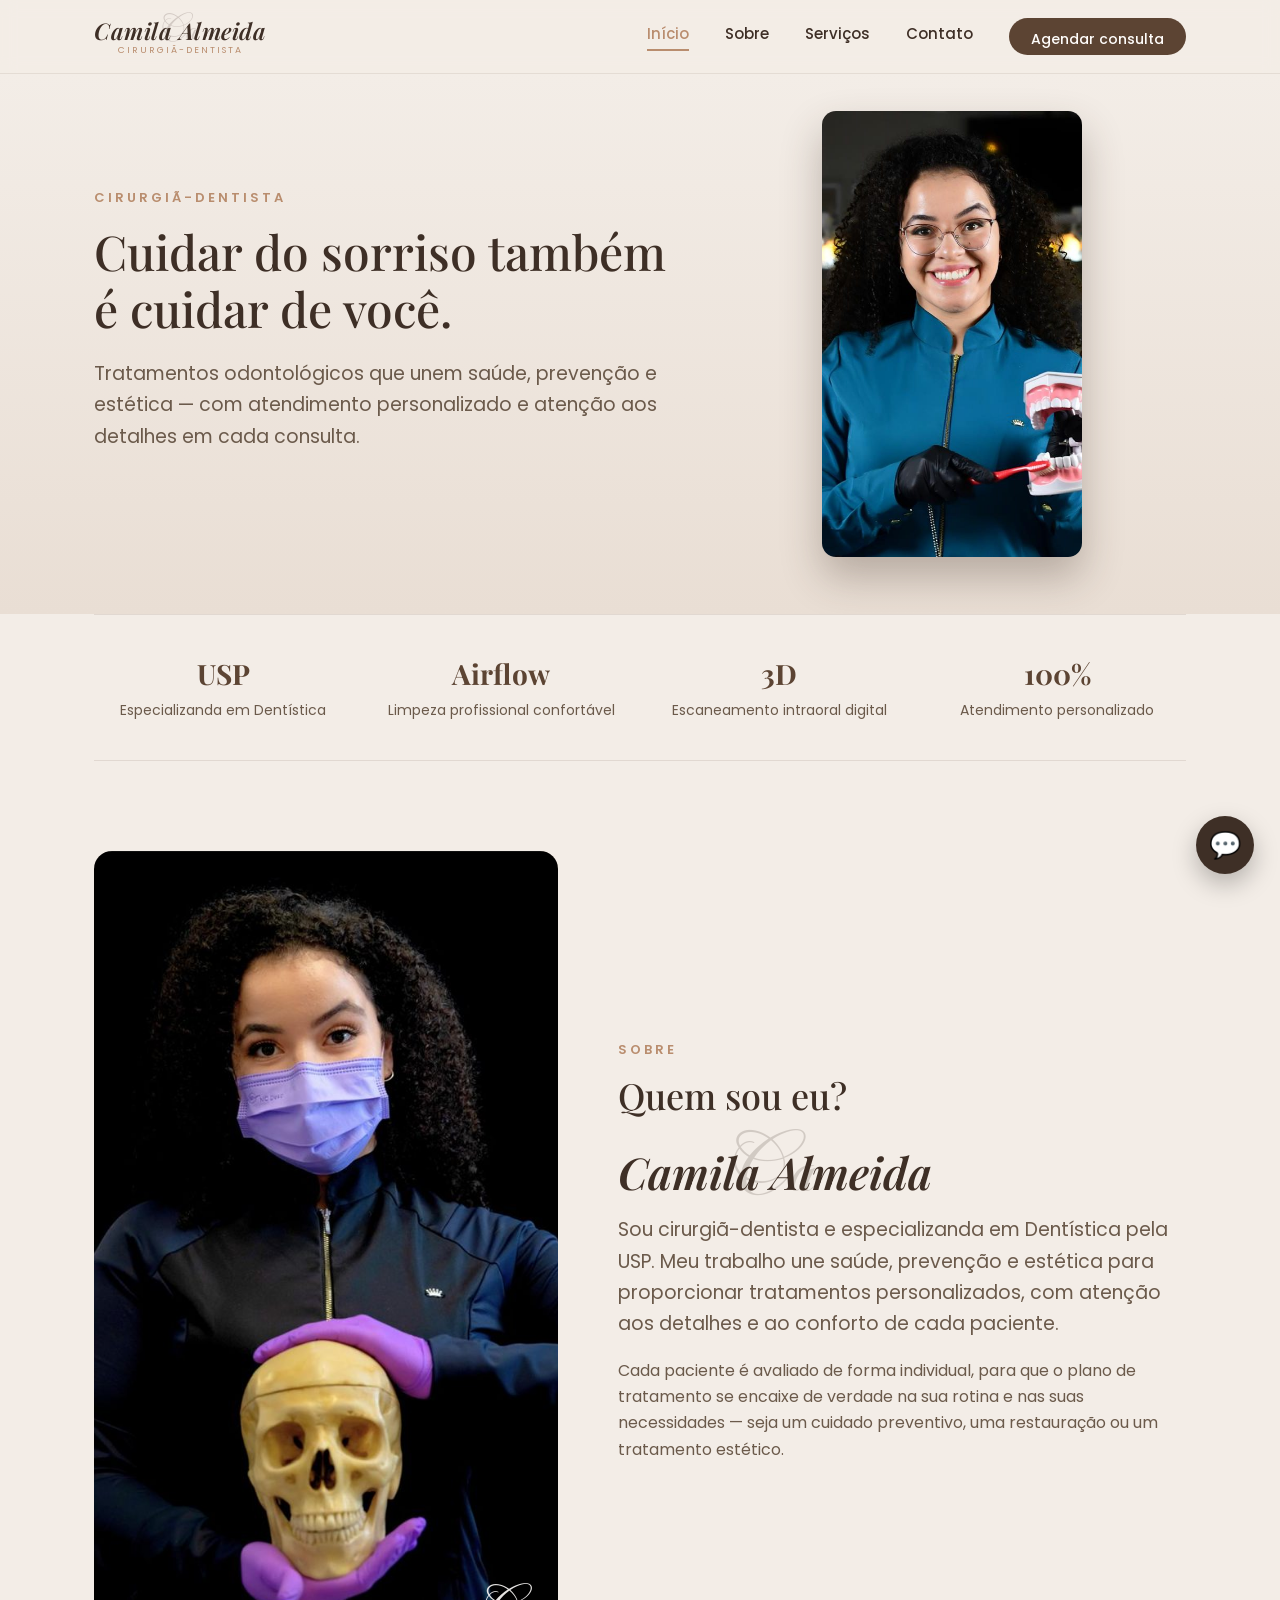
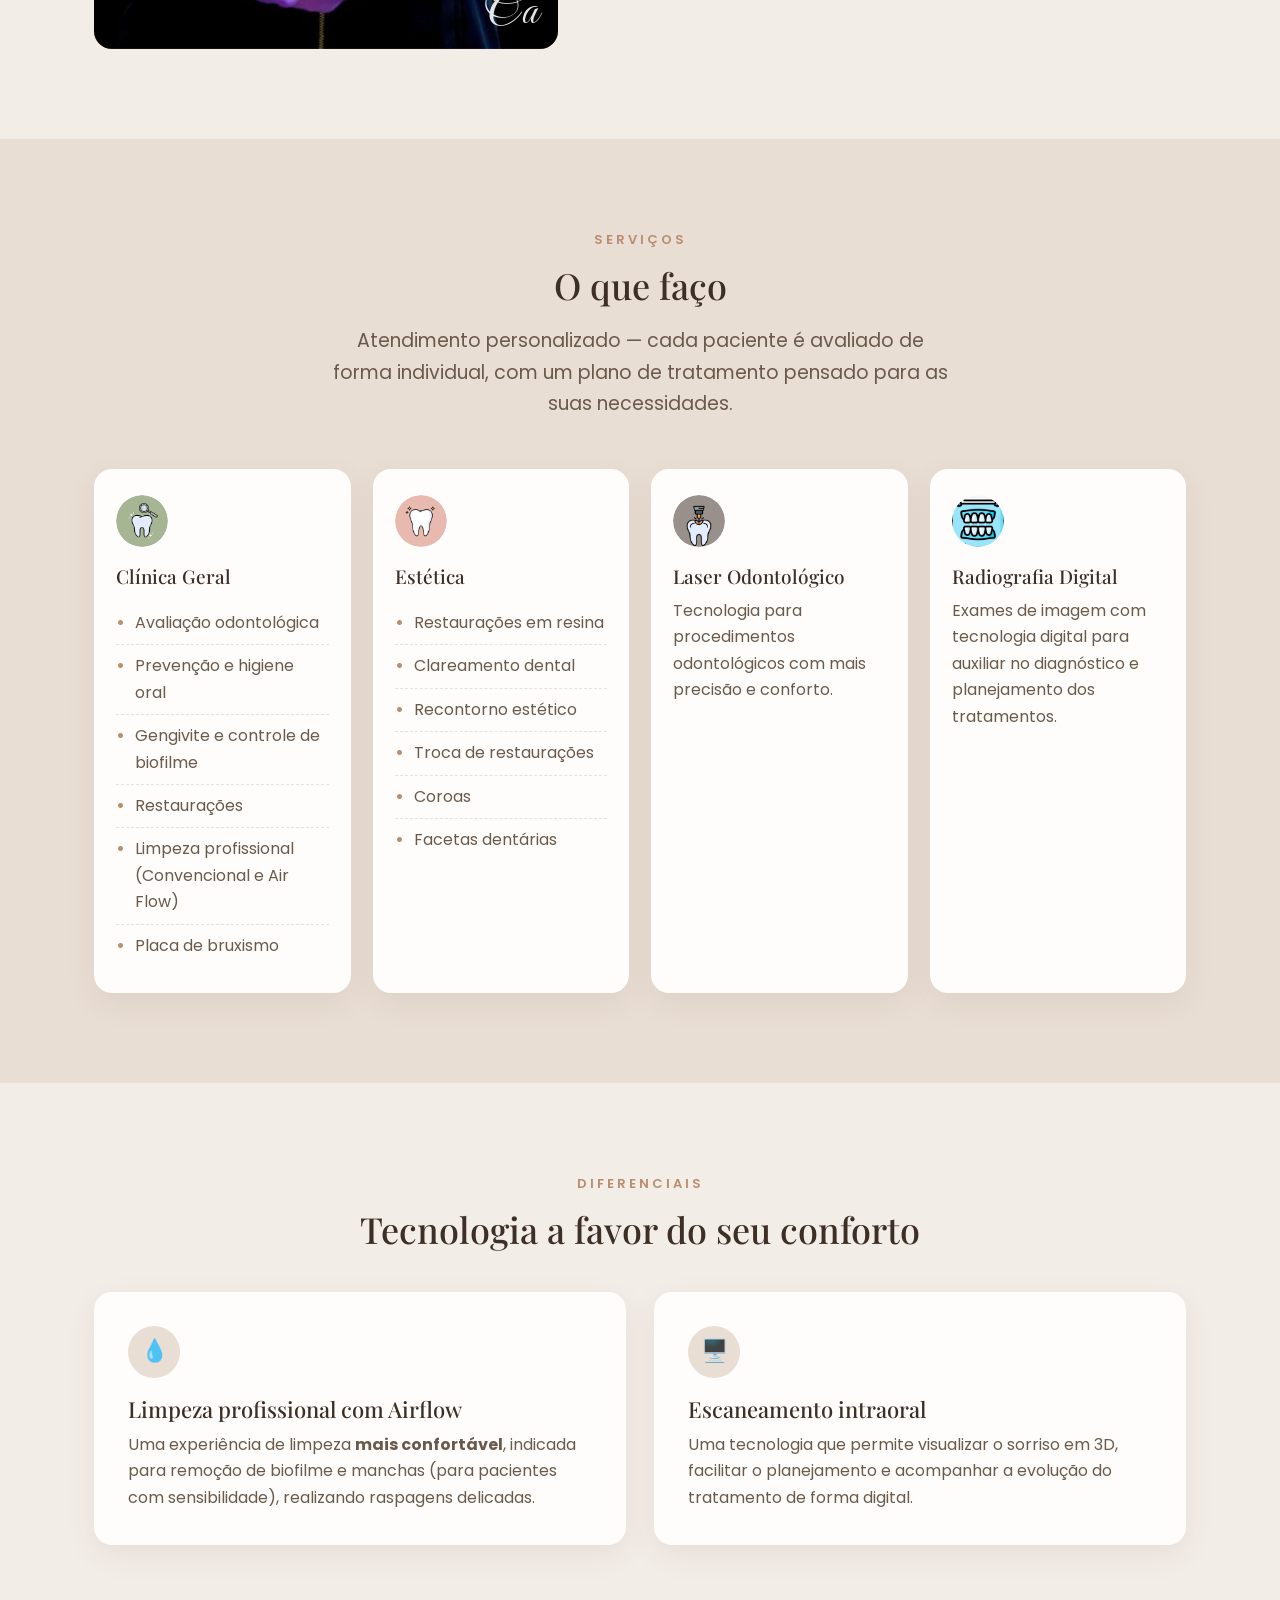
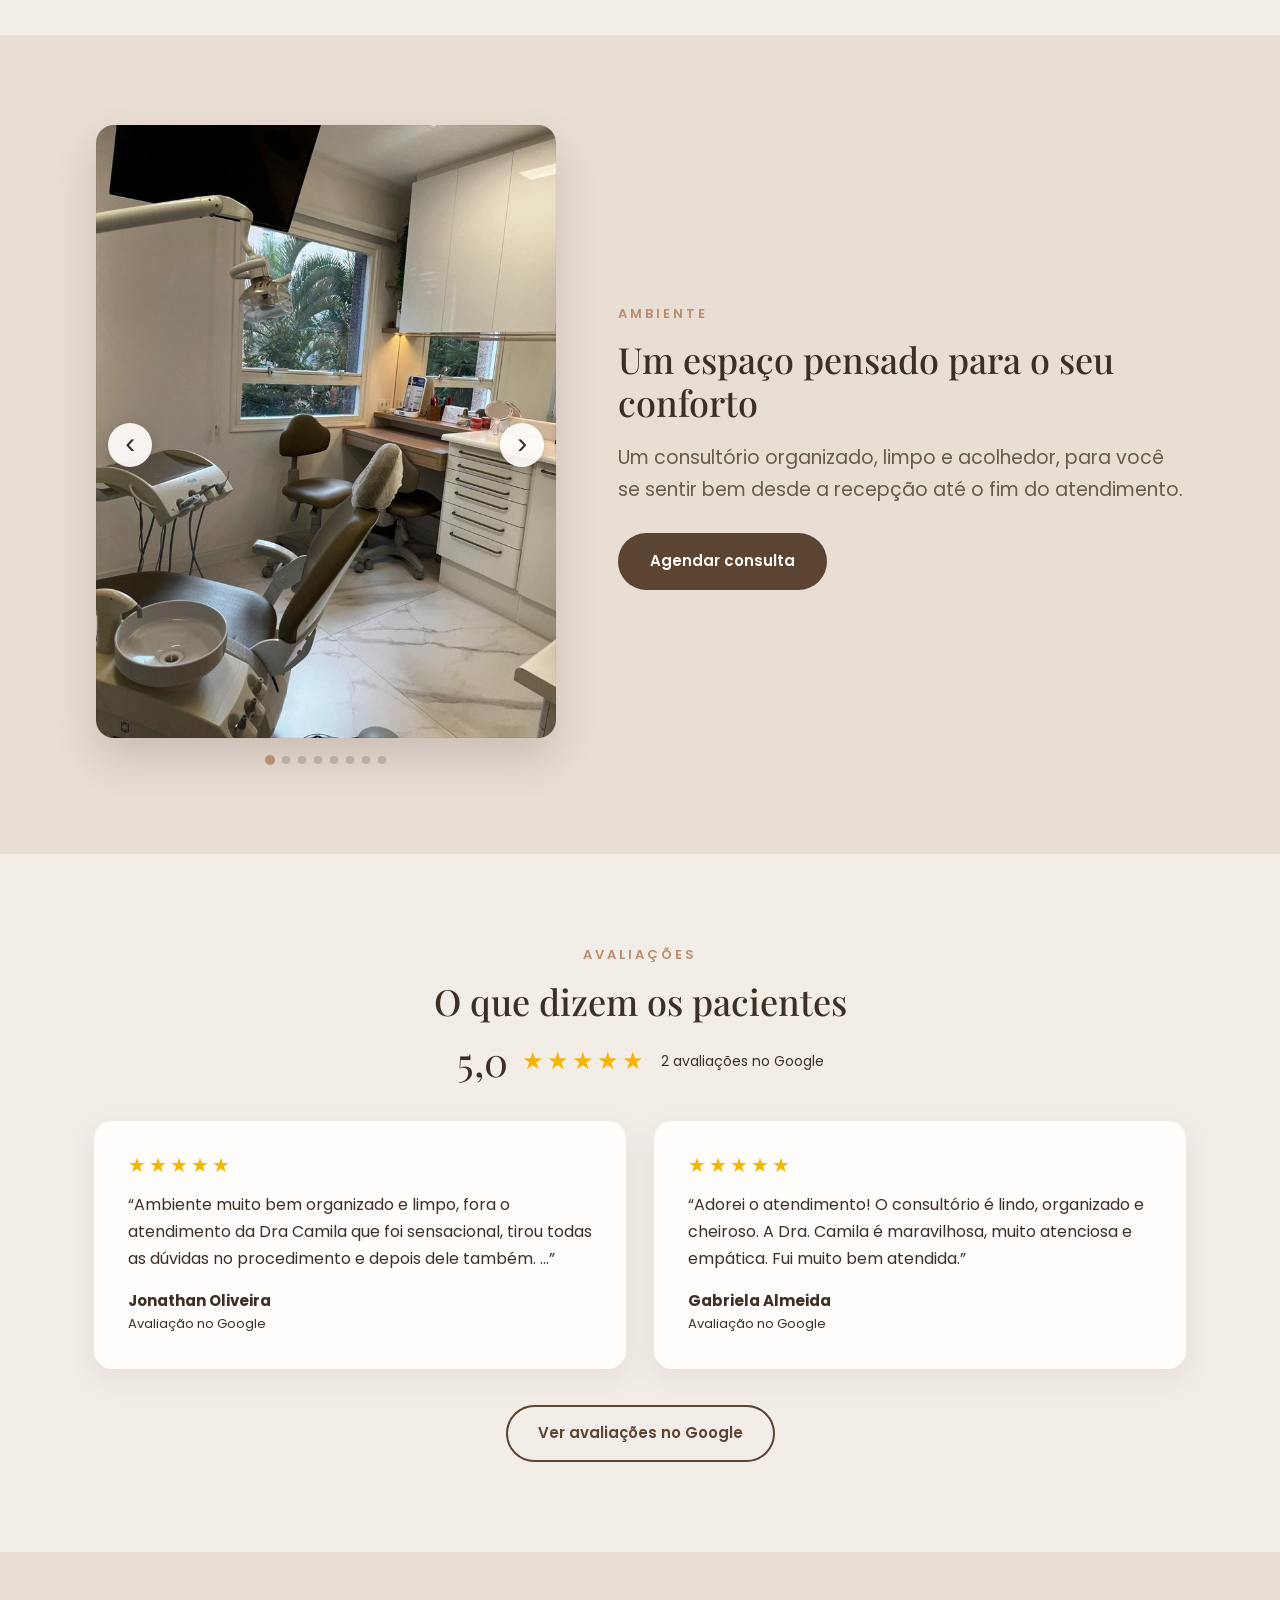
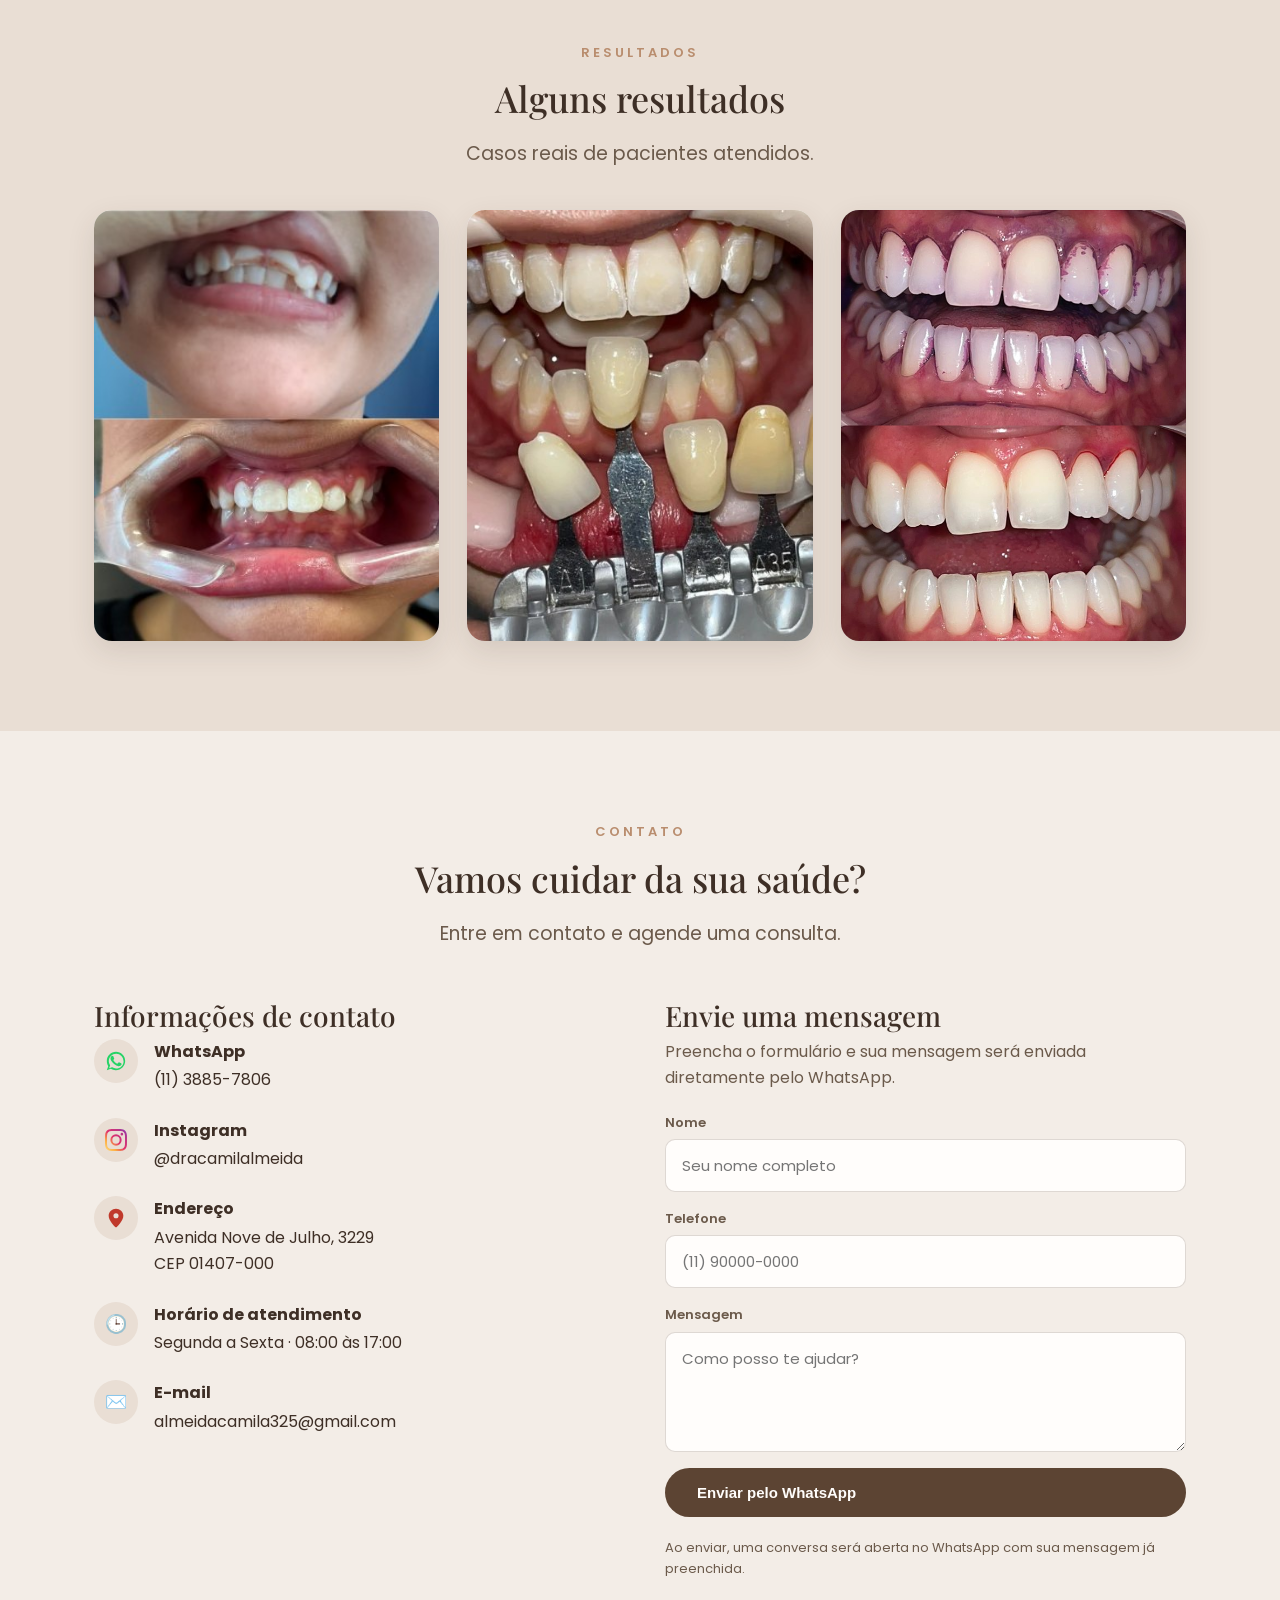
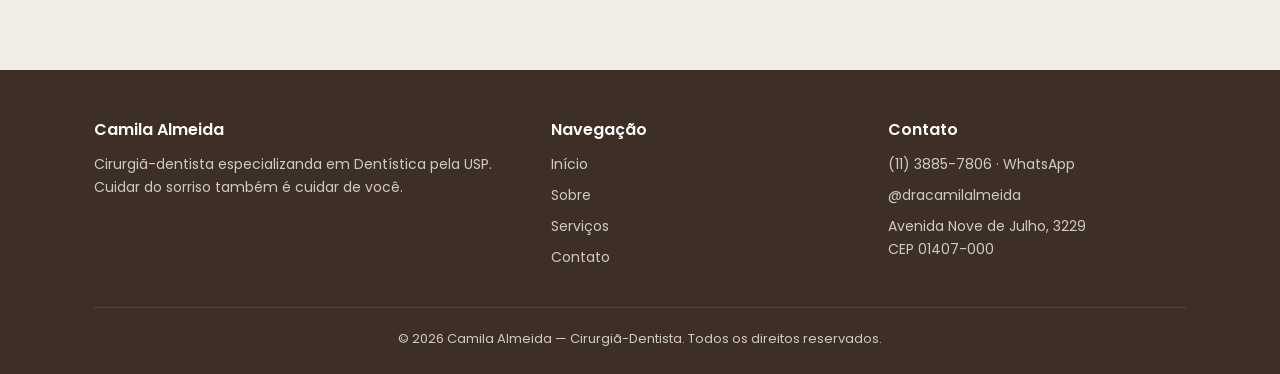
==== commit fc8942df: "Add files via upload" ====
--- a/index.html
+++ b/index.html
@@ -6,12 +6,12 @@
 <title>Dra. Camila Almeida | Cirurgiã-Dentista</title>
 <meta name="description" content="Dra. Camila Almeida, cirurgiã-dentista especializanda em Dentística pela USP. Clínica geral e estética dental com atendimento personalizado." />
 <script>document.documentElement.className += " is-loading";</script>
-<link rel="preload" as="image" href="img/hero.jpg" fetchpriority="high">
-<link rel="preload" as="image" href="img/sobre.jpg">
-<link rel="preload" as="image" href="img/icon-clinica.png">
-<link rel="preload" as="image" href="img/icon-estetica.png">
-<link rel="preload" as="image" href="img/icon-laser.png">
-<link rel="preload" as="image" href="img/icon-radio.png">
+<link rel="preload" as="image" href="Imag/hero.jpg.jpeg" fetchpriority="high">
+<link rel="preload" as="image" href="Imag/sobre.jpg.jpeg">
+<link rel="preload" as="image" href="Imag/icon-clinica.png">
+<link rel="preload" as="image" href="Imag/icon-estetica.png">
+<link rel="preload" as="image" href="Imag/icon-laser.png">
+<link rel="preload" as="image" href="Imag/icon-radio.png">
 <link rel="preconnect" href="https://fonts.googleapis.com">
 <link rel="preconnect" href="https://fonts.gstatic.com" crossorigin>
 <link href="https://fonts.googleapis.com/css2?family=Mea+Culpa&family=Playfair+Display:ital,wght@0,500;0,600;1,500&family=Poppins:wght@400;500;600;700&display=swap" rel="stylesheet">
@@ -44,7 +44,7 @@
     </div>
     <div class="hero-art">
       <div class="hero-photo-frame">
-        <img src="img/hero.jpg" width="496" height="853" alt="Dra. Camila Almeida" fetchpriority="high" />
+        <img src="Imag/hero.jpg.jpeg" width="496" height="853" alt="Dra. Camila Almeida" fetchpriority="high" />
       </div>
     </div>
   </div>
@@ -73,7 +73,7 @@
 
 <section class="section" id="sobre">
   <div class="container split">
-    <div class="split-img"><img src="img/sobre.jpg" width="720" height="976" alt="Dra. Camila Almeida" /></div>
+    <div class="split-img"><img src="Imag/sobre.jpg.jpeg" width="720" height="976" alt="Dra. Camila Almeida" /></div>
     <div>
       <span class="eyebrow">Sobre</span>
       <h2>Quem sou eu?</h2>
@@ -95,7 +95,7 @@
 
     <div class="grid-4">
       <div class="card">
-        <div class="icon icon-img"><img src="img/icon-clinica.png" width="160" height="160" alt="Clínica Geral" /></div>
+        <div class="icon icon-img"><img src="Imag/icon-clinica.png" width="160" height="160" alt="Clínica Geral" /></div>
         <h3>Clínica Geral</h3>
         <ul class="service-list">
           <li>Avaliação odontológica</li>
@@ -107,7 +107,7 @@
         </ul>
       </div>
       <div class="card">
-        <div class="icon icon-img"><img src="img/icon-estetica.png" width="160" height="160" alt="Estética" /></div>
+        <div class="icon icon-img"><img src="Imag/icon-estetica.png" width="160" height="160" alt="Estética" /></div>
         <h3>Estética</h3>
         <ul class="service-list">
           <li>Restaurações em resina</li>
@@ -119,12 +119,12 @@
         </ul>
       </div>
       <div class="card">
-        <div class="icon icon-img"><img src="img/icon-laser.png" width="160" height="160" alt="Laser Odontológico" /></div>
+        <div class="icon icon-img"><img src="Imag/icon-laser.png" width="160" height="160" alt="Laser Odontológico" /></div>
         <h3>Laser Odontológico</h3>
         <p>Tecnologia para procedimentos odontológicos com mais precisão e conforto.</p>
       </div>
       <div class="card">
-        <div class="icon icon-img"><img src="img/icon-radio.png" width="160" height="160" alt="Radiografia Digital" /></div>
+        <div class="icon icon-img"><img src="Imag/icon-radio.png" width="160" height="160" alt="Radiografia Digital" /></div>
         <h3>Radiografia Digital</h3>
         <p>Exames de imagem com tecnologia digital para auxiliar no diagnóstico e planejamento dos tratamentos.</p>
       </div>
@@ -156,14 +156,14 @@
     <div class="carousel" role="region" aria-roledescription="carrossel" aria-label="Fotos do consultório">
       <div class="carousel-viewport">
         <div class="carousel-track">
-          <div class="carousel-slide"><img src="img/ambiente-1.jpg" width="720" height="960" alt="Sala de atendimento com cadeira odontológica e janela para o jardim" /></div>
-          <div class="carousel-slide"><img src="img/ambiente-2.jpg" width="720" height="960" alt="Bancada do consultório com armários brancos e espelho" loading="lazy" /></div>
-          <div class="carousel-slide"><img src="img/ambiente-3.jpg" width="591" height="788" alt="Recepção do consultório com balcão e TV" loading="lazy" /></div>
-          <div class="carousel-slide"><img src="img/ambiente-4.jpg" width="591" height="788" alt="Sala de espera com poltronas" loading="lazy" /></div>
-          <div class="carousel-slide"><img src="img/ambiente-5.jpg" width="576" height="768" alt="Recepção e sala de espera iluminadas" loading="lazy" /></div>
-          <div class="carousel-slide"><img src="img/ambiente-6.jpg" width="720" height="960" alt="Entrada do Consultório 1" loading="lazy" /></div>
-          <div class="carousel-slide"><img src="img/ambiente-7.jpg" width="720" height="960" alt="Entrada do Consultório 2" loading="lazy" /></div>
-          <div class="carousel-slide"><img src="img/ambiente-8.jpg" width="591" height="788" alt="Identificação na entrada do consultório" loading="lazy" /></div>
+          <div class="carousel-slide"><img src="Imag/ambiente-1.jpg.jpeg" width="720" height="960" alt="Sala de atendimento com cadeira odontológica e janela para o jardim" /></div>
+          <div class="carousel-slide"><img src="Imag/ambiente-2.jpg.jpeg" width="720" height="960" alt="Bancada do consultório com armários brancos e espelho" loading="lazy" /></div>
+          <div class="carousel-slide"><img src="Imag/ambiente-3.jpg.jpeg" width="591" height="788" alt="Recepção do consultório com balcão e TV" loading="lazy" /></div>
+          <div class="carousel-slide"><img src="Imag/ambiente-4.jpg.jpeg" width="591" height="788" alt="Sala de espera com poltronas" loading="lazy" /></div>
+          <div class="carousel-slide"><img src="Imag/ambiente-5.jpg.jpeg" width="576" height="768" alt="Recepção e sala de espera iluminadas" loading="lazy" /></div>
+          <div class="carousel-slide"><img src="Imag/ambiente-6.jpg.jpeg" width="720" height="960" alt="Entrada do Consultório 1" loading="lazy" /></div>
+          <div class="carousel-slide"><img src="Imag/ambiente-7.jpg.jpeg" width="720" height="960" alt="Entrada do Consultório 2" loading="lazy" /></div>
+          <div class="carousel-slide"><img src="Imag/ambiente-8.jpg.jpeg" width="591" height="788" alt="Identificação na entrada do consultório" loading="lazy" /></div>
         </div>
       </div>
       <button type="button" class="carousel-btn carousel-prev" aria-label="Foto anterior">&#8249;</button>
@@ -212,9 +212,9 @@
     <h2 class="center">Alguns resultados</h2>
     <p class="lead center" style="margin-bottom:40px;">Casos reais de pacientes atendidos.</p>
     <div class="grid-3">
-      <figure class="result-card"><img src="img/resultado-1.jpg" alt="Antes e depois de tratamento odontológico" loading="lazy" /></figure>
-      <figure class="result-card"><img src="img/resultado-2.jpg" alt="Escala de cor dos dentes em avaliação para clareamento" loading="lazy" /></figure>
-      <figure class="result-card"><img src="img/resultado-3.jpg" alt="Antes e depois de tratamento estético dos dentes" loading="lazy" /></figure>
+      <figure class="result-card"><img src="Imag/resultado-1.jpg.jpeg" alt="Antes e depois de tratamento odontológico" loading="lazy" /></figure>
+      <figure class="result-card"><img src="Imag/resultado-2.jpg.jpeg" alt="Escala de cor dos dentes em avaliação para clareamento" loading="lazy" /></figure>
+      <figure class="result-card"><img src="Imag/resultado-3.jpg.jpeg" alt="Antes e depois de tratamento estético dos dentes" loading="lazy" /></figure>
     </div>
   </div>
 </section>
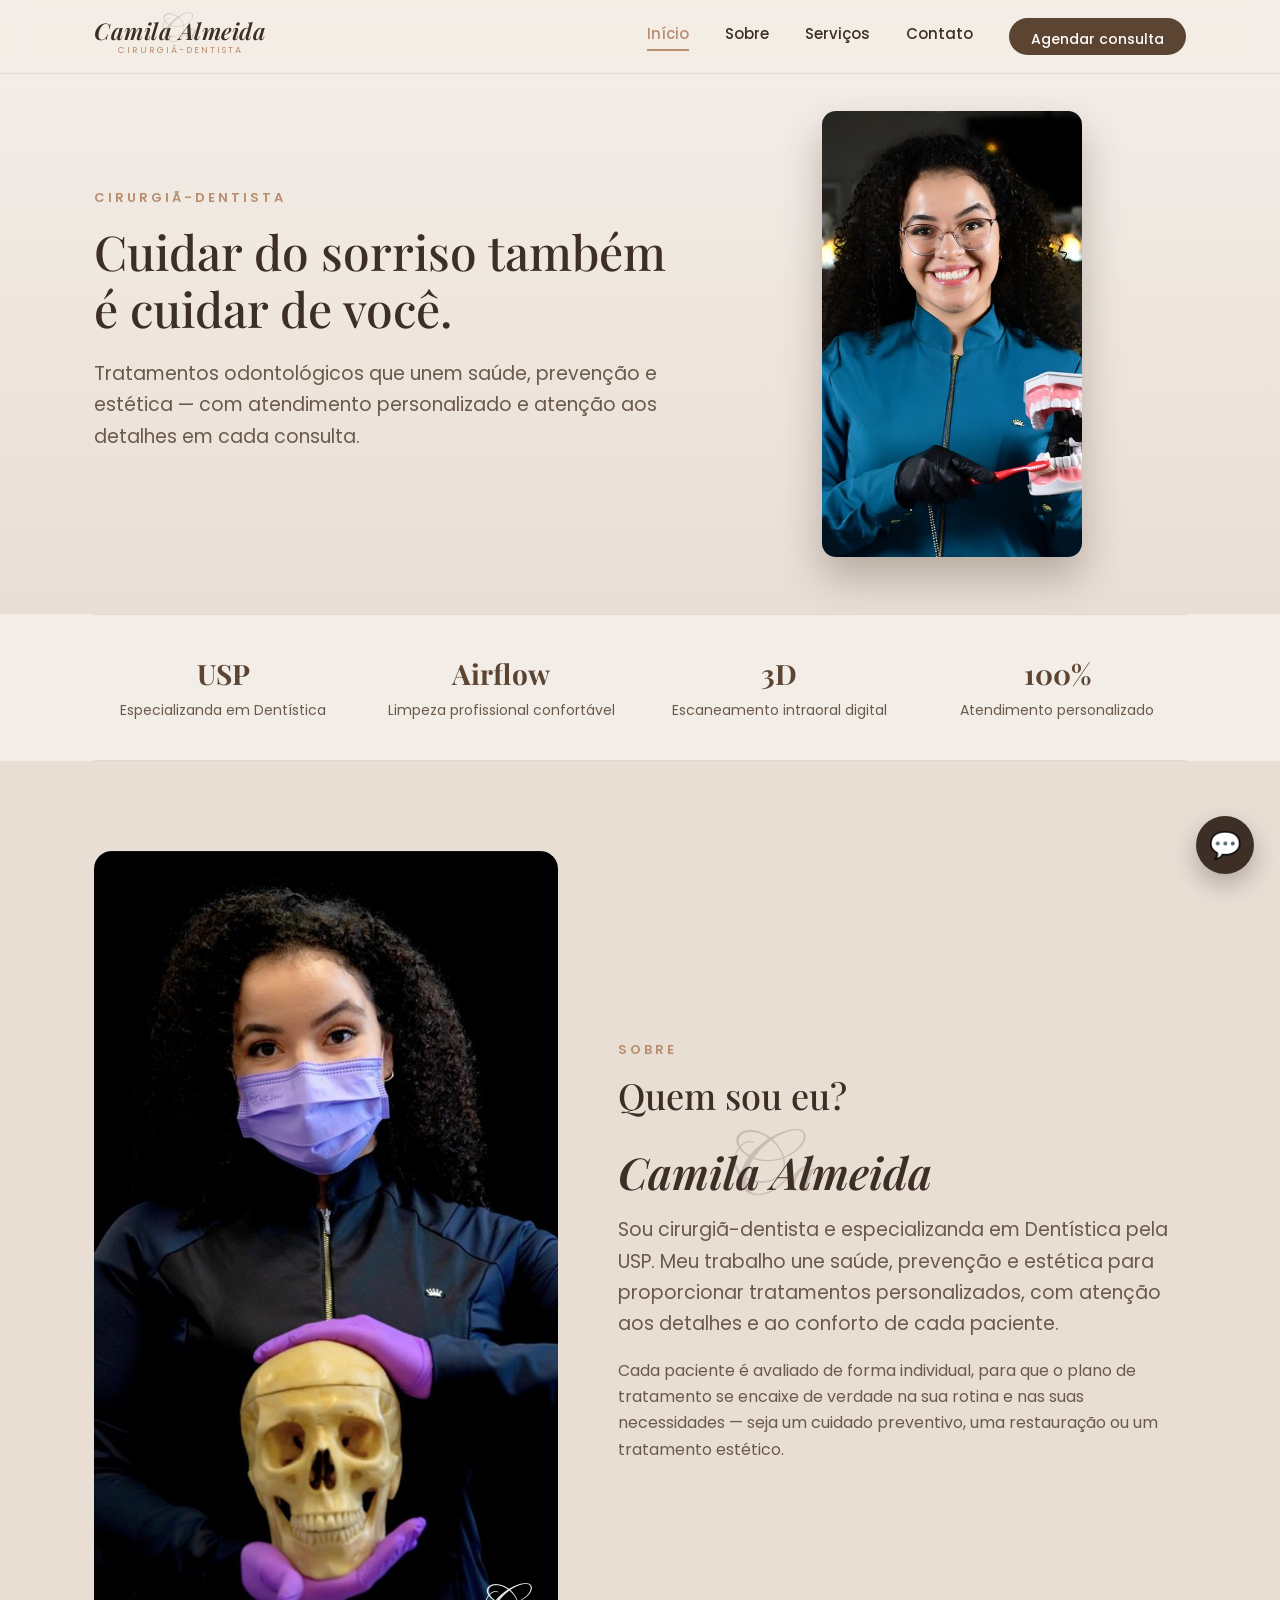
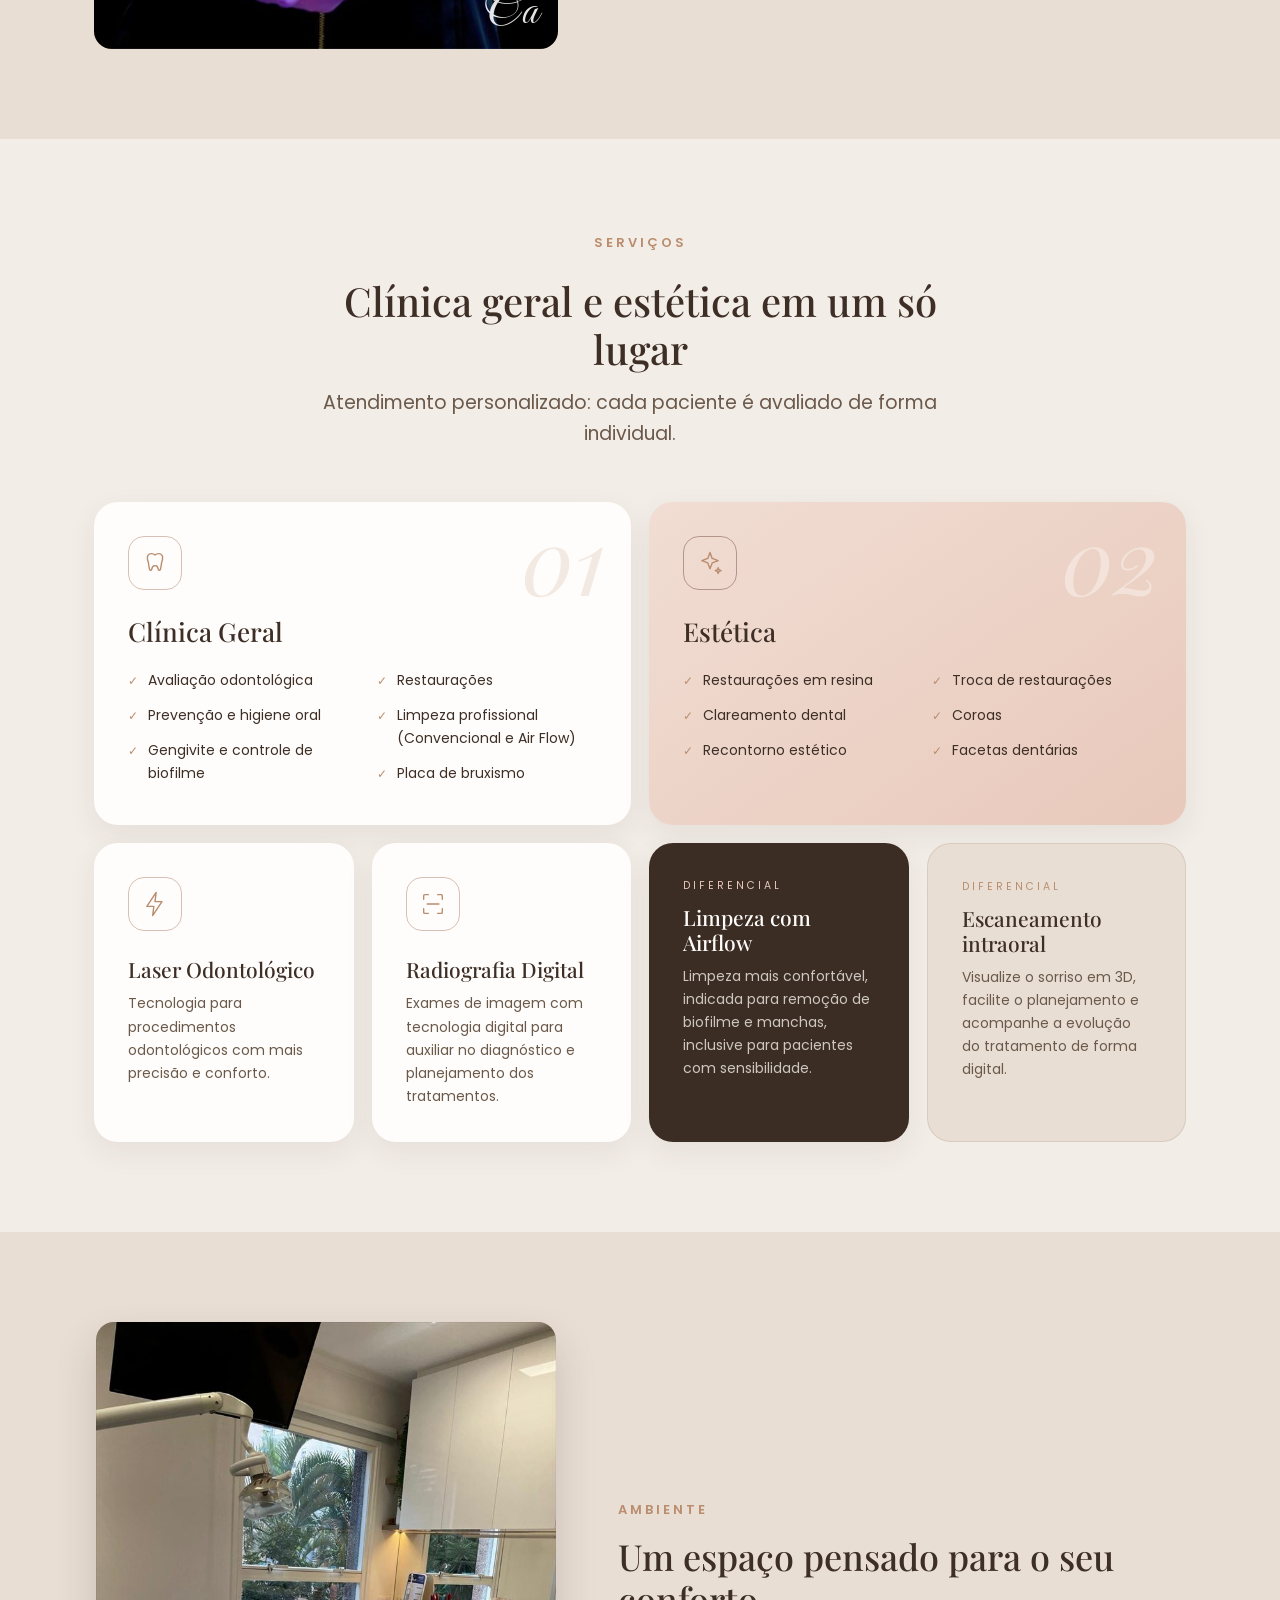
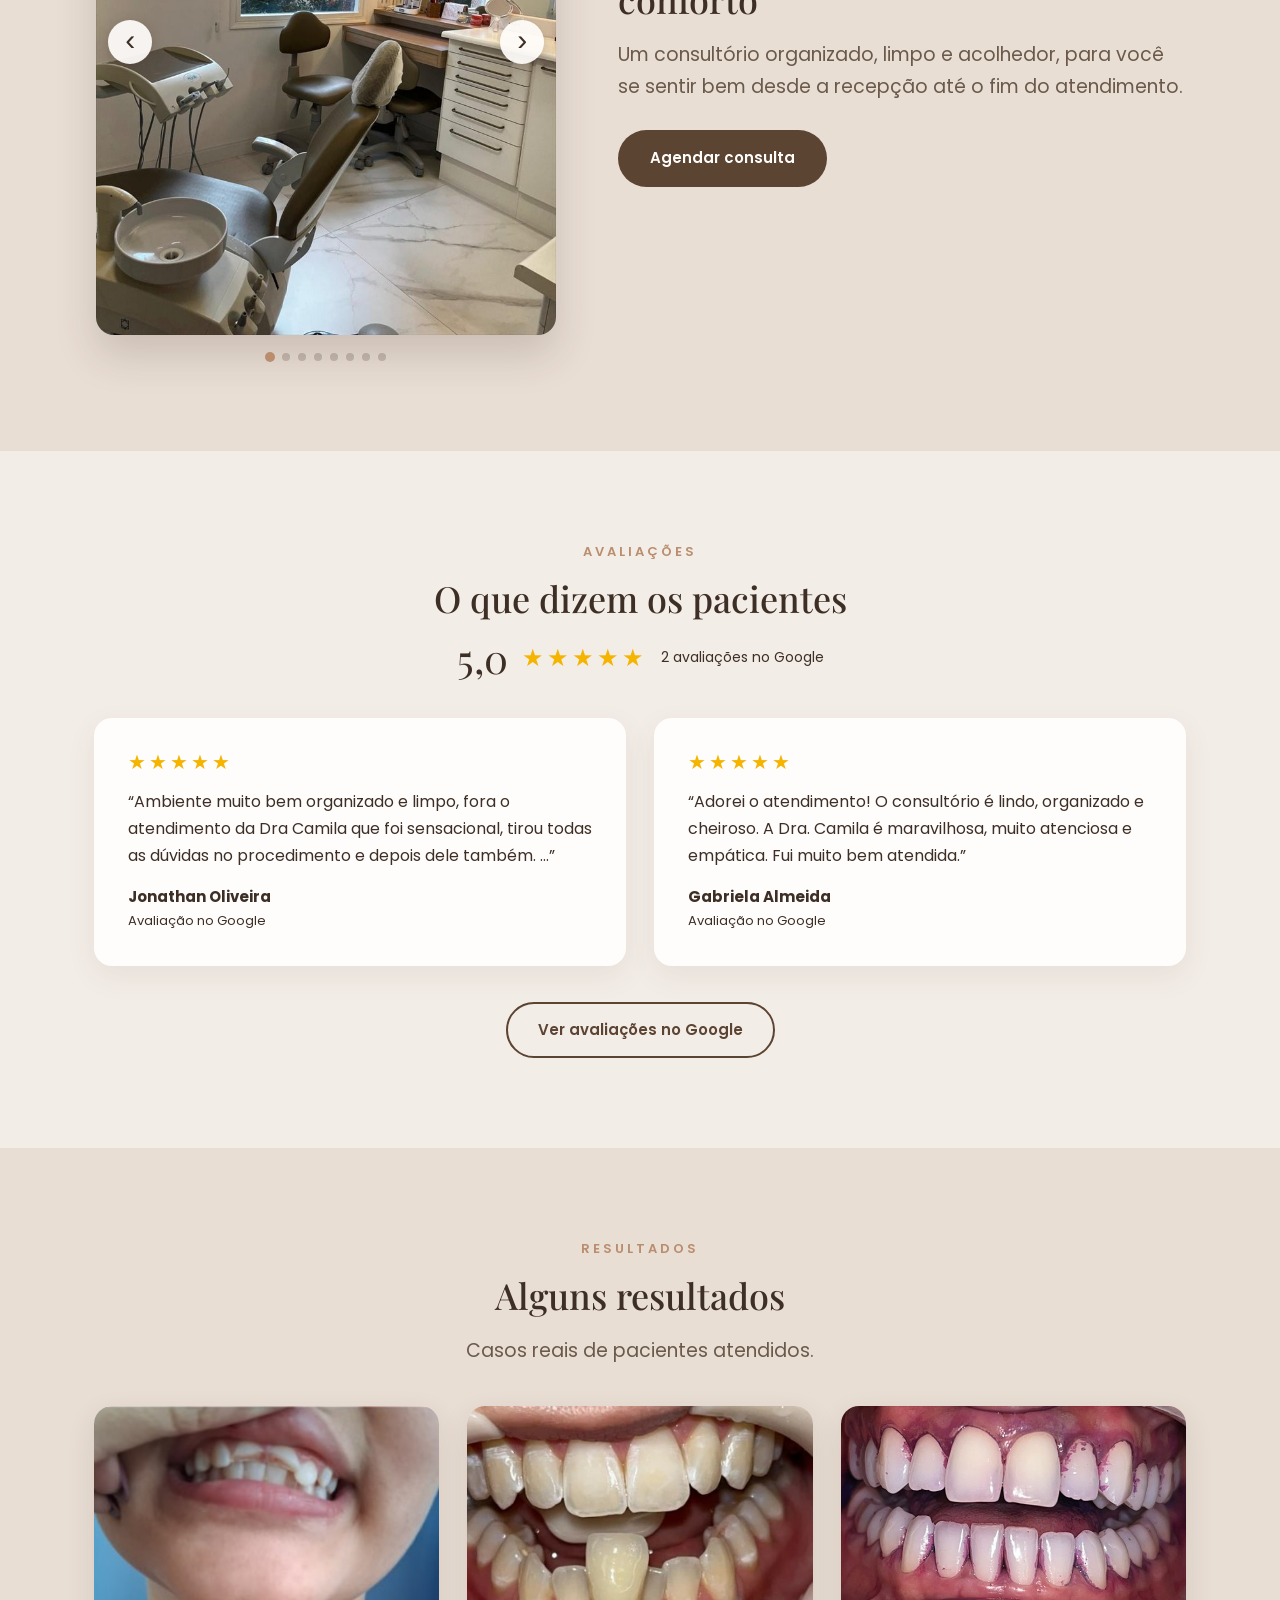
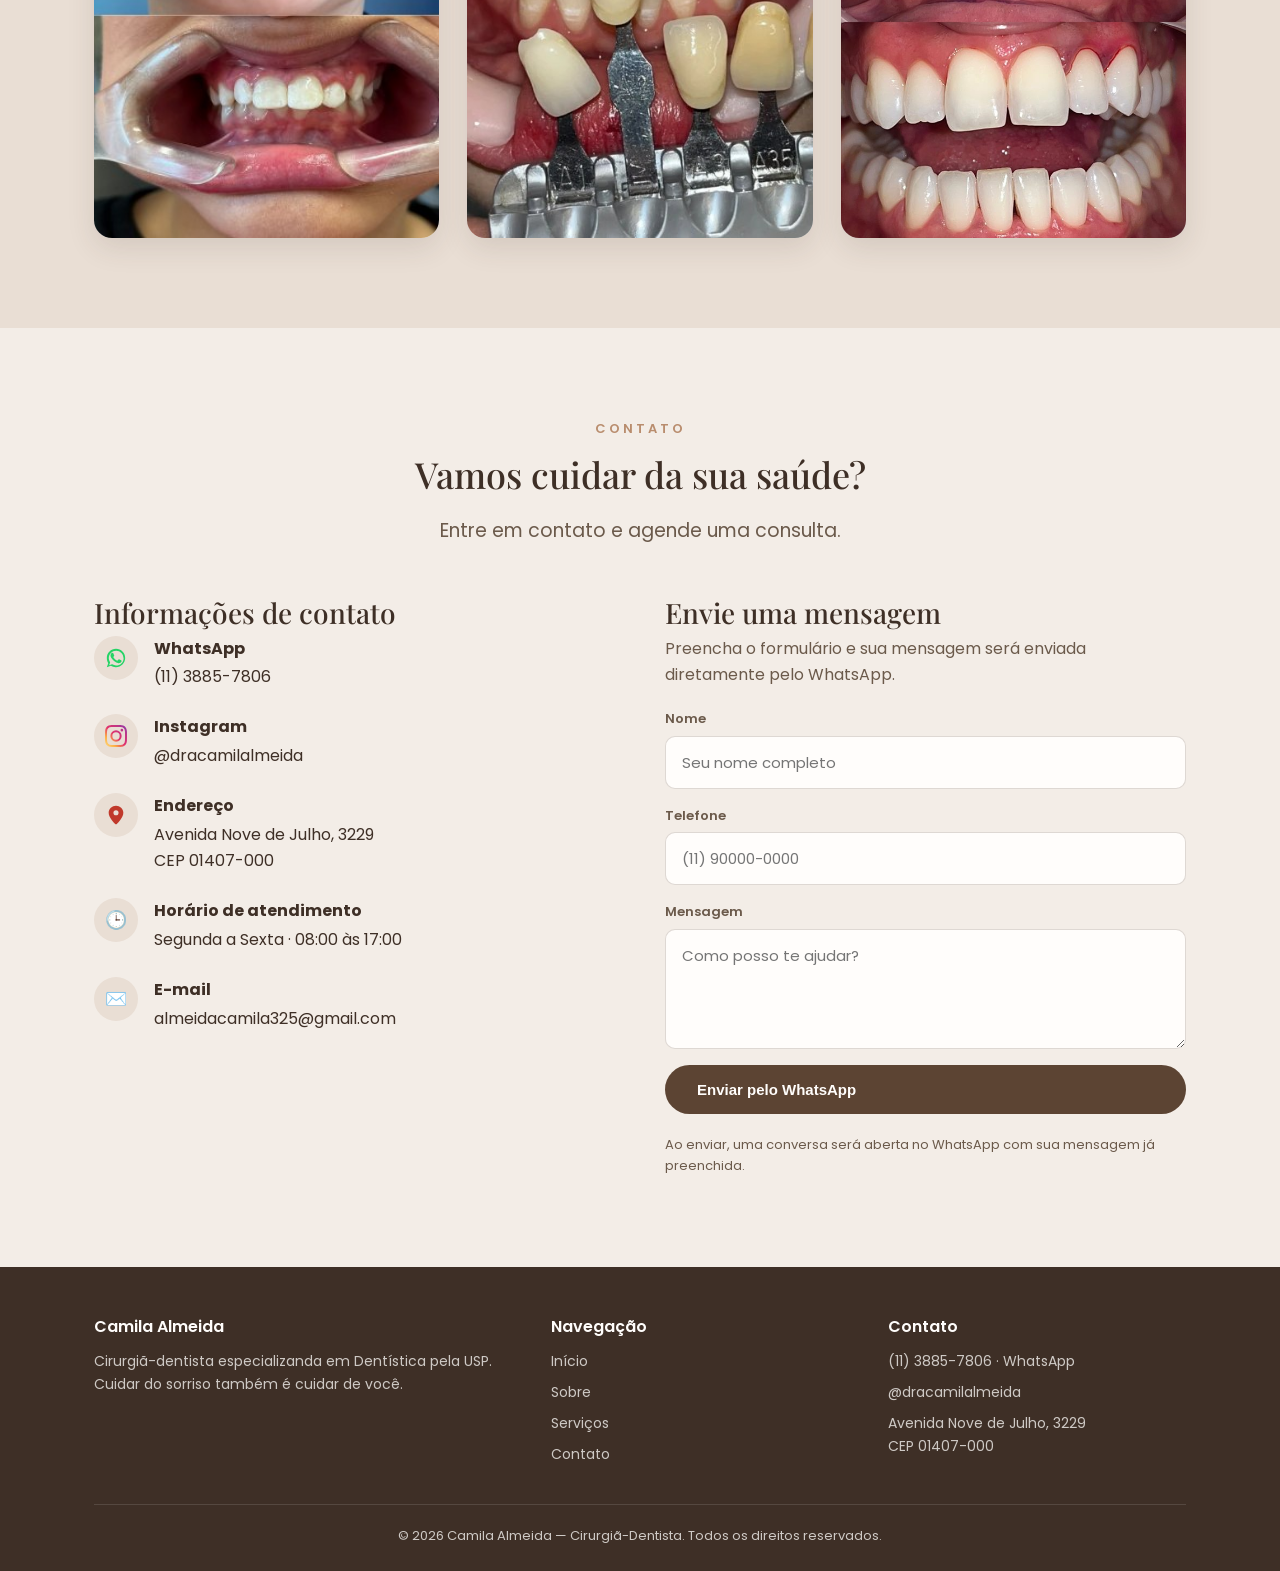
==== commit fd42f794: "Add files via upload" ====
--- a/index.html
+++ b/index.html
@@ -71,7 +71,7 @@
   </div>
 </div>
 
-<section class="section" id="sobre">
+<section class="section section-alt" id="sobre">
   <div class="container split">
     <div class="split-img"><img src="Imag/sobre.jpg.jpeg" width="720" height="976" alt="Dra. Camila Almeida" /></div>
     <div>
@@ -87,17 +87,20 @@
   </div>
 </section>
 
-<section class="section section-alt" id="servicos">
-  <div class="container">
-    <span class="eyebrow center" style="display:block;">Serviços</span>
-    <h2 class="center">O que faço</h2>
-    <p class="lead center" style="margin-bottom:50px;">Atendimento personalizado — cada paciente é avaliado de forma individual, com um plano de tratamento pensado para as suas necessidades.</p>
-
-    <div class="grid-4">
-      <div class="card">
-        <div class="icon icon-img"><img src="Imag/icon-clinica.png" width="160" height="160" alt="Clínica Geral" /></div>
+<section class="section" id="servicos">
+  <div class="container">
+    <div class="sec-head">
+      <span class="eyebrow">Serviços</span>
+      <h2>Clínica geral e estética em um só lugar</h2>
+      <p class="lead">Atendimento personalizado: cada paciente é avaliado de forma individual.</p>
+    </div>
+
+    <div class="c-grid">
+      <div class="c-tile span2">
+        <span class="c-num">01</span>
+        <div class="c-icon"><svg class="ico" viewBox="0 0 24 24"><path d="M12 5.2C10.6 3.8 7.4 3.3 6 5.4c-1.2 1.8-.4 4 .2 5.8.5 1.5.4 3.7 1.1 6.1.3 1 1.4 1.4 1.8.3.4-1.3.8-3.2 2.1-3.2.4 0 .8.1.8.1s.4-.1.8-.1c1.3 0 1.7 1.9 2.1 3.2.4 1.1 1.5.7 1.8-.3.7-2.4.6-4.6 1.1-6.1.6-1.8 1.4-4 .2-5.8-1.4-2.1-4.6-1.6-6-.2z"/></svg></div>
         <h3>Clínica Geral</h3>
-        <ul class="service-list">
+        <ul class="c-list">
           <li>Avaliação odontológica</li>
           <li>Prevenção e higiene oral</li>
           <li>Gengivite e controle de biofilme</li>
@@ -106,10 +109,11 @@
           <li>Placa de bruxismo</li>
         </ul>
       </div>
-      <div class="card">
-        <div class="icon icon-img"><img src="Imag/icon-estetica.png" width="160" height="160" alt="Estética" /></div>
+      <div class="c-tile span2 rose">
+        <span class="c-num" style="color:rgba(255,253,251,.4)">02</span>
+        <div class="c-icon" style="border-color:rgba(122,84,66,.5)"><svg class="ico" viewBox="0 0 24 24"><path d="M12 3l1.9 5.1L19 10l-5.1 1.9L12 17l-1.9-5.1L5 10l5.1-1.9z"/><path d="M19 16l.7 1.8 1.8.7-1.8.7L19 21l-.7-1.8-1.8-.7 1.8-.7z"/></svg></div>
         <h3>Estética</h3>
-        <ul class="service-list">
+        <ul class="c-list">
           <li>Restaurações em resina</li>
           <li>Clareamento dental</li>
           <li>Recontorno estético</li>
@@ -118,34 +122,26 @@
           <li>Facetas dentárias</li>
         </ul>
       </div>
-      <div class="card">
-        <div class="icon icon-img"><img src="Imag/icon-laser.png" width="160" height="160" alt="Laser Odontológico" /></div>
+
+      <div class="c-tile small">
+        <div class="c-icon"><svg class="ico" viewBox="0 0 24 24"><path d="M13 2L5 14h6l-1 8 8-12h-6z"/></svg></div>
         <h3>Laser Odontológico</h3>
         <p>Tecnologia para procedimentos odontológicos com mais precisão e conforto.</p>
       </div>
-      <div class="card">
-        <div class="icon icon-img"><img src="Imag/icon-radio.png" width="160" height="160" alt="Radiografia Digital" /></div>
+      <div class="c-tile small">
+        <div class="c-icon"><svg class="ico" viewBox="0 0 24 24"><path d="M4 8V5a1 1 0 0 1 1-1h3M16 4h3a1 1 0 0 1 1 1v3M20 16v3a1 1 0 0 1-1 1h-3M8 20H5a1 1 0 0 1-1-1v-3"/><path d="M7 12h10"/></svg></div>
         <h3>Radiografia Digital</h3>
         <p>Exames de imagem com tecnologia digital para auxiliar no diagnóstico e planejamento dos tratamentos.</p>
       </div>
-    </div>
-  </div>
-</section>
-
-<section class="section" id="diferenciais">
-  <div class="container">
-    <span class="eyebrow center" style="display:block;">Diferenciais</span>
-    <h2 class="center">Tecnologia a favor do seu conforto</h2>
-    <div class="grid-2" style="margin-top:40px;">
-      <div class="card">
-        <div class="icon">💧</div>
-        <h3>Limpeza profissional com Airflow</h3>
-        <p>Uma experiência de limpeza <strong>mais confortável</strong>, indicada para remoção de biofilme e manchas (para pacientes com sensibilidade), realizando raspagens delicadas.</p>
-      </div>
-      <div class="card">
-        <div class="icon">🖥️</div>
+      <div class="c-tile small dark">
+        <span class="c-tag">Diferencial</span>
+        <h3>Limpeza com Airflow</h3>
+        <p>Limpeza mais confortável, indicada para remoção de biofilme e manchas, inclusive para pacientes com sensibilidade.</p>
+      </div>
+      <div class="c-tile small sand">
+        <span class="c-tag">Diferencial</span>
         <h3>Escaneamento intraoral</h3>
-        <p>Uma tecnologia que permite visualizar o sorriso em 3D, facilitar o planejamento e acompanhar a evolução do tratamento de forma digital.</p>
+        <p>Visualize o sorriso em 3D, facilite o planejamento e acompanhe a evolução do tratamento de forma digital.</p>
       </div>
     </div>
   </div>
--- a/style.css
+++ b/style.css
@@ -961,4 +961,165 @@
   height: 100%;
   object-fit: cover;
   display: block;
+}
+
+/* ---------- Serviços em blocos ---------- */
+
+.ico {
+  width: 28px;
+  height: 28px;
+  fill: none;
+  stroke: currentColor;
+  stroke-width: 1.2;
+  stroke-linecap: round;
+  stroke-linejoin: round;
+  flex-shrink: 0;
+}
+
+.sec-head {
+  text-align: center;
+  max-width: 640px;
+  margin: 0 auto 52px;
+}
+
+.sec-head h2 {
+  font-size: 40px;
+  line-height: 1.2;
+  margin: 10px 0 14px;
+}
+
+.c-grid {
+  display: grid;
+  grid-template-columns: repeat(4, 1fr);
+  gap: 18px;
+}
+
+.c-tile {
+  position: relative;
+  overflow: hidden;
+  border-radius: 24px;
+  padding: 34px;
+  background: #fffdfb;
+  box-shadow: 0 10px 30px rgba(62, 47, 38, 0.07);
+}
+
+.c-tile.span2 {
+  grid-column: span 2;
+}
+
+.c-tile .c-num {
+  position: absolute;
+  right: 26px;
+  top: 10px;
+  font-family: var(--font-serif);
+  font-style: italic;
+  font-size: 92px;
+  line-height: 1;
+  color: rgba(176, 129, 108, 0.16);
+}
+
+.c-icon {
+  width: 54px;
+  height: 54px;
+  border-radius: 16px;
+  border: 1px solid rgba(176, 129, 108, 0.5);
+  color: var(--rose-dark);
+  display: flex;
+  align-items: center;
+  justify-content: center;
+  margin-bottom: 26px;
+}
+
+.c-tile h3 {
+  font-size: 26px;
+  margin-bottom: 16px;
+}
+
+.c-tile.small h3 {
+  font-size: 21px;
+  margin-bottom: 10px;
+}
+
+.c-tile p {
+  font-size: 14px;
+}
+
+.c-list {
+  columns: 2;
+  column-gap: 28px;
+}
+
+.c-list li {
+  display: flex;
+  gap: 10px;
+  padding: 6px 0;
+  font-size: 14px;
+  break-inside: avoid;
+}
+
+.c-list li::before {
+  content: "✓";
+  color: var(--rose-dark);
+  font-size: 12px;
+  margin-top: 2px;
+}
+
+.c-tile.rose {
+  background: linear-gradient(145deg, #f1ddd3, #e8c9bb);
+}
+
+.c-tile.dark {
+  background: #3b2d24;
+  color: #f3ede7;
+}
+
+.c-tile.dark h3 {
+  color: #fffdfb;
+}
+
+.c-tile.dark p {
+  color: rgba(243, 237, 231, 0.8);
+}
+
+.c-tile.sand {
+  background: var(--bg-cream-2);
+  box-shadow: none;
+  border: 1px solid rgba(92, 68, 51, 0.12);
+}
+
+.c-tag {
+  display: block;
+  margin-bottom: 10px;
+  font-size: 10.5px;
+  letter-spacing: 3px;
+  text-transform: uppercase;
+  color: var(--rose-dark);
+}
+
+.c-tile.dark .c-tag {
+  color: #e8c9bb;
+}
+
+@media (max-width: 900px) {
+  .c-grid {
+    grid-template-columns: 1fr 1fr;
+  }
+}
+
+@media (max-width: 640px) {
+  .c-grid {
+    grid-template-columns: 1fr;
+  }
+
+  .c-tile.span2 {
+    grid-column: auto;
+  }
+
+  .c-list {
+    columns: 1;
+  }
+
+  .sec-head h2 {
+    font-size: 32px;
+  }
 }
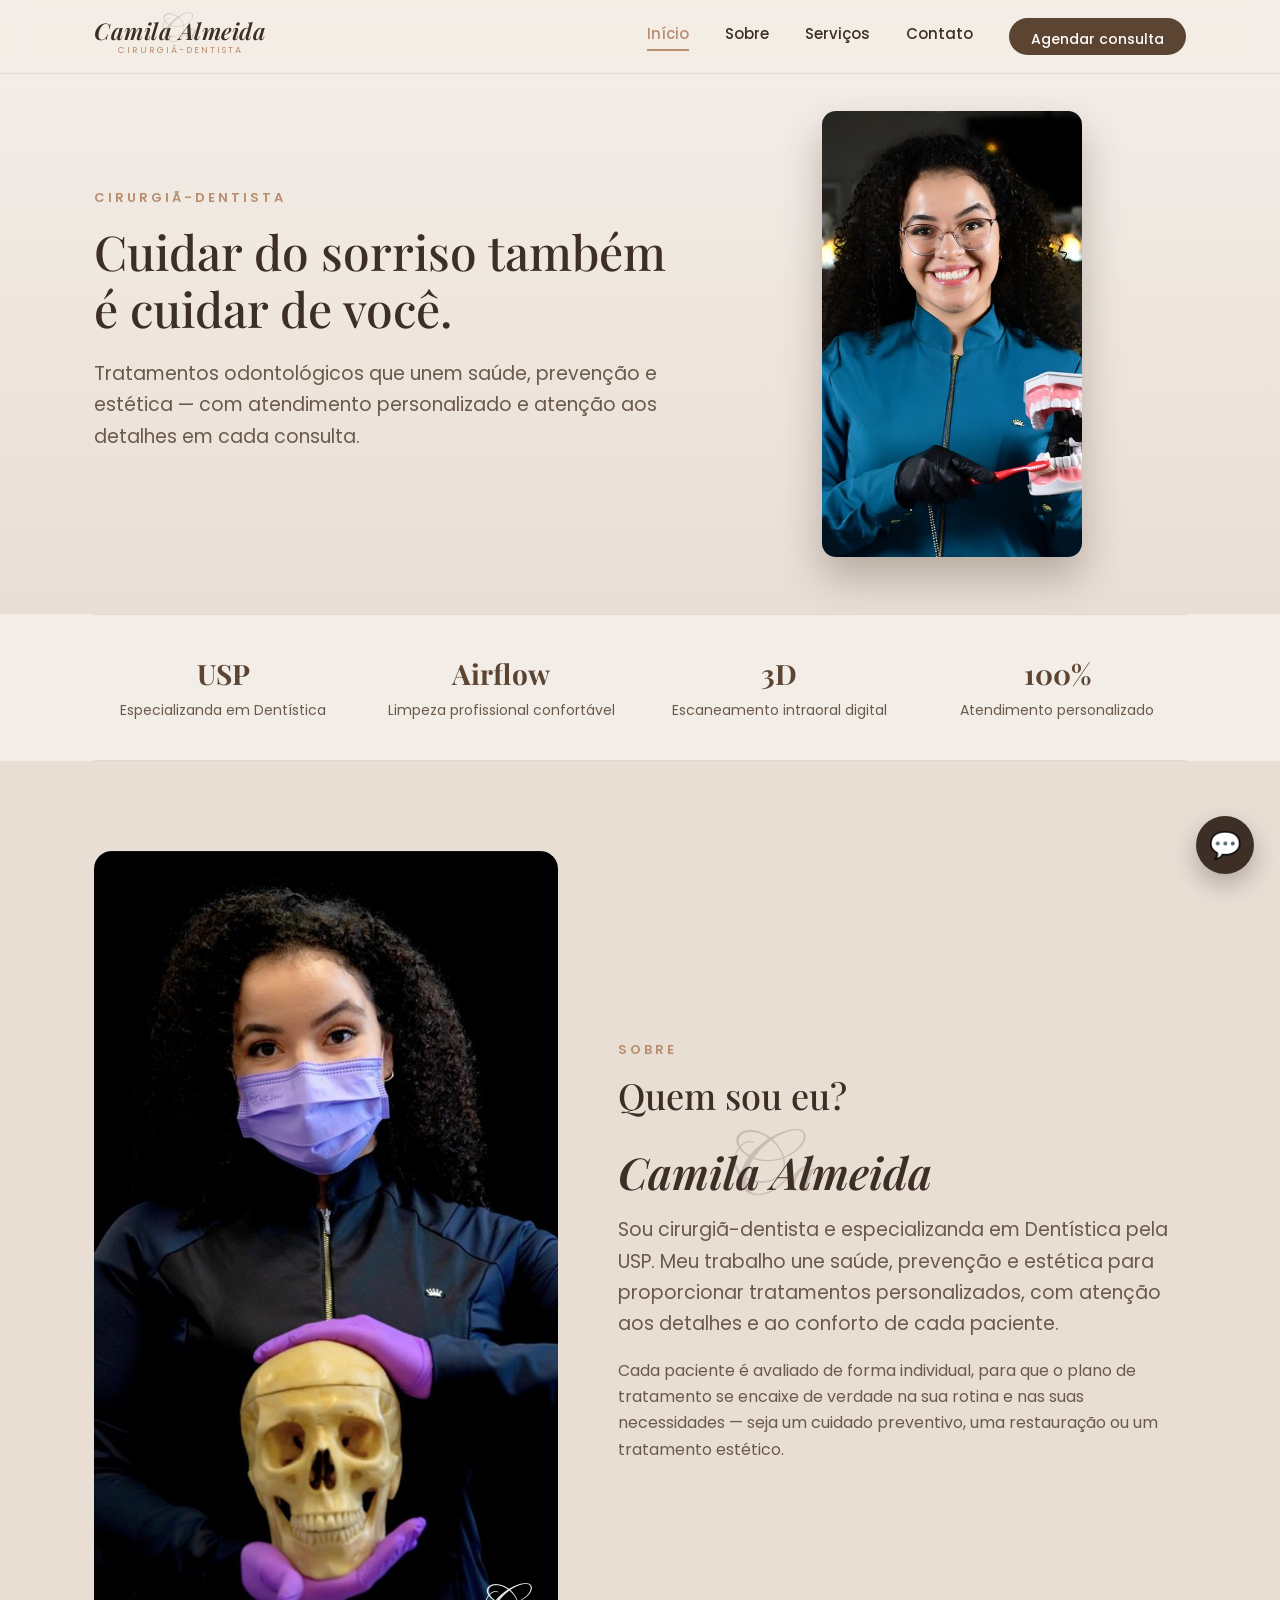
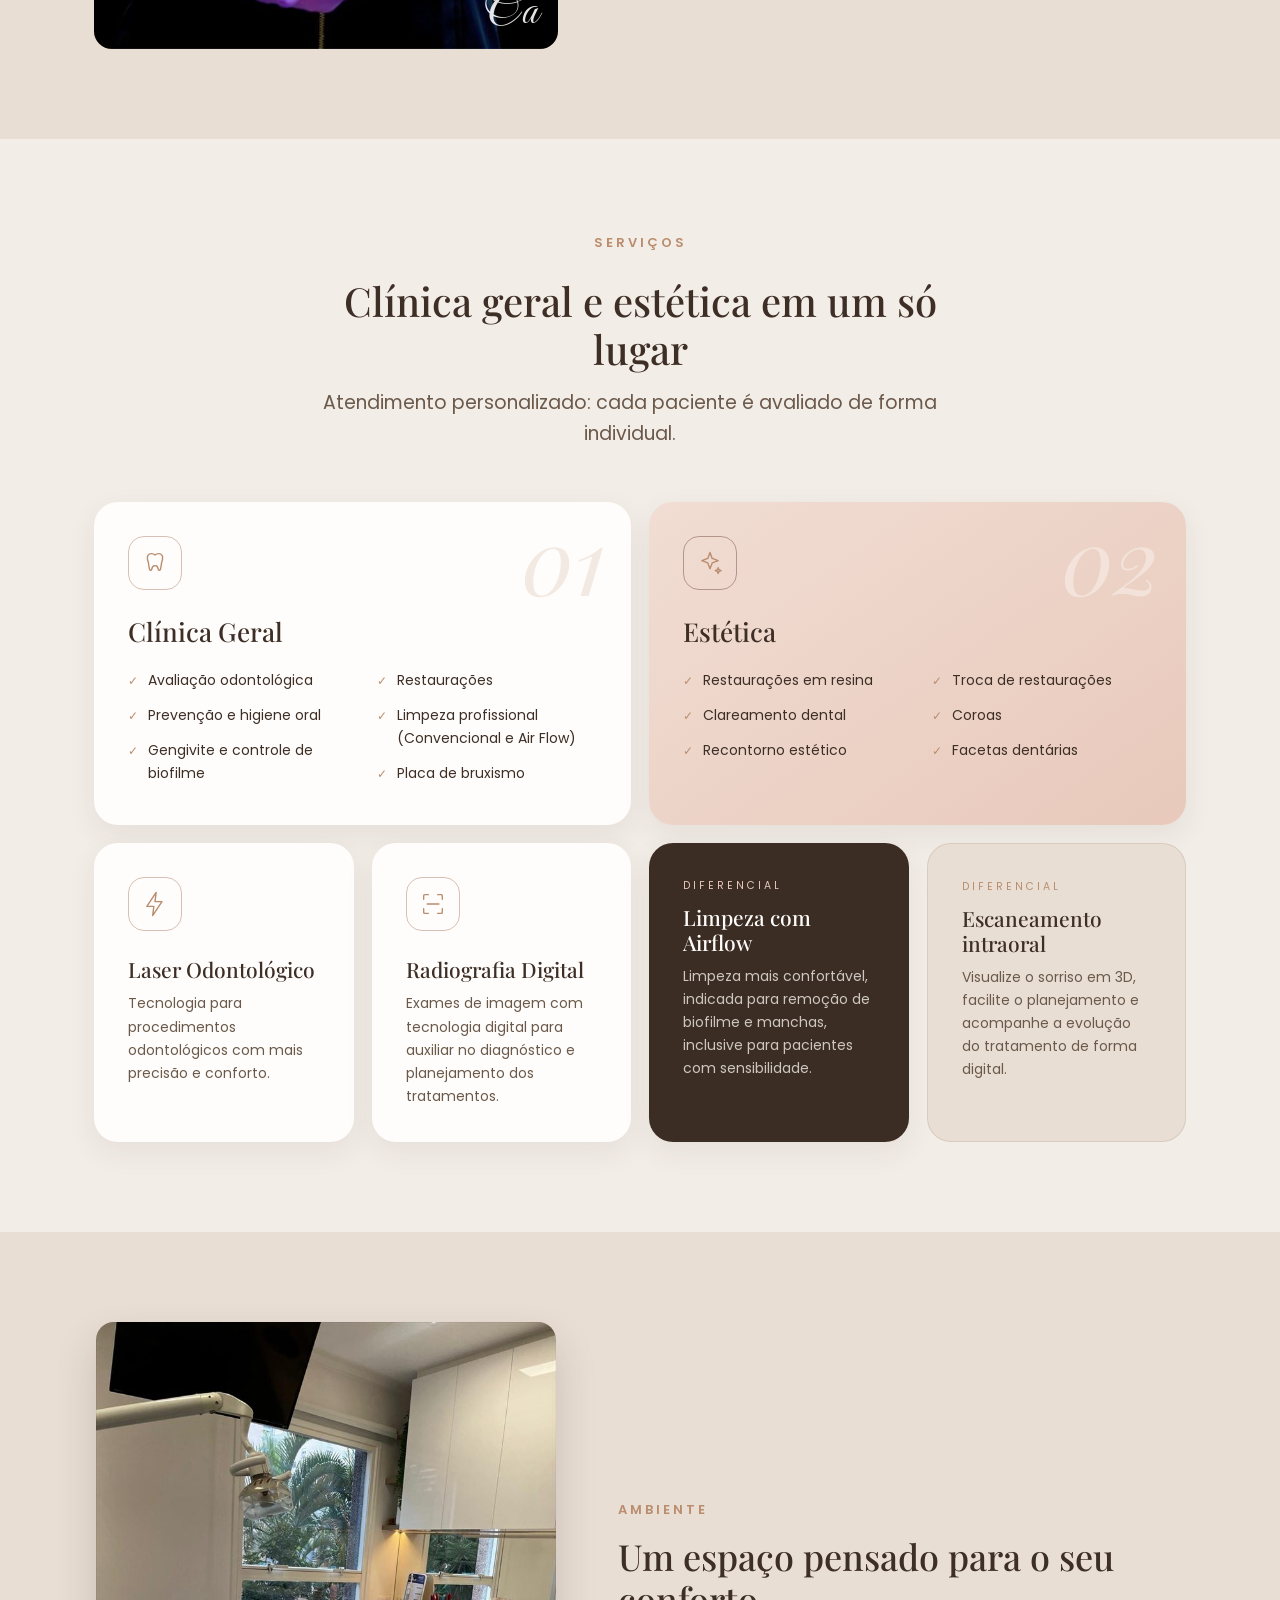
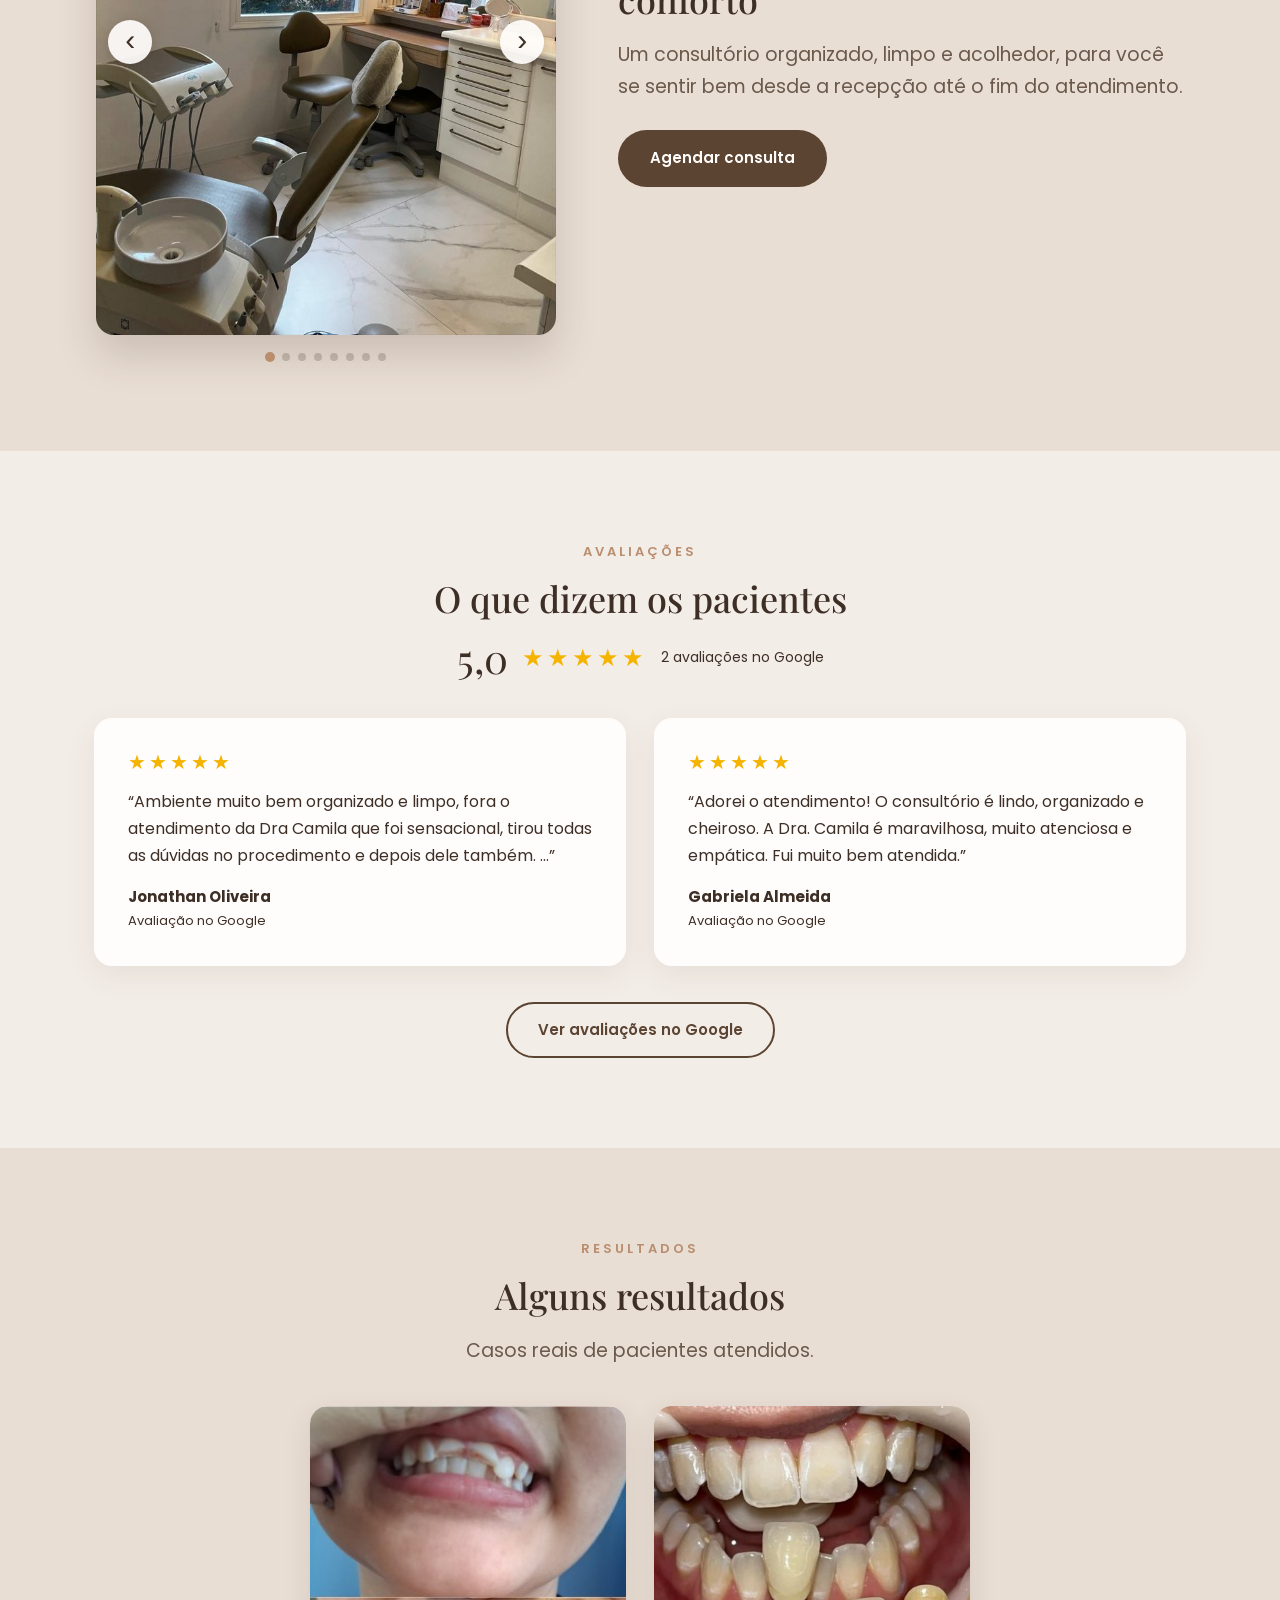
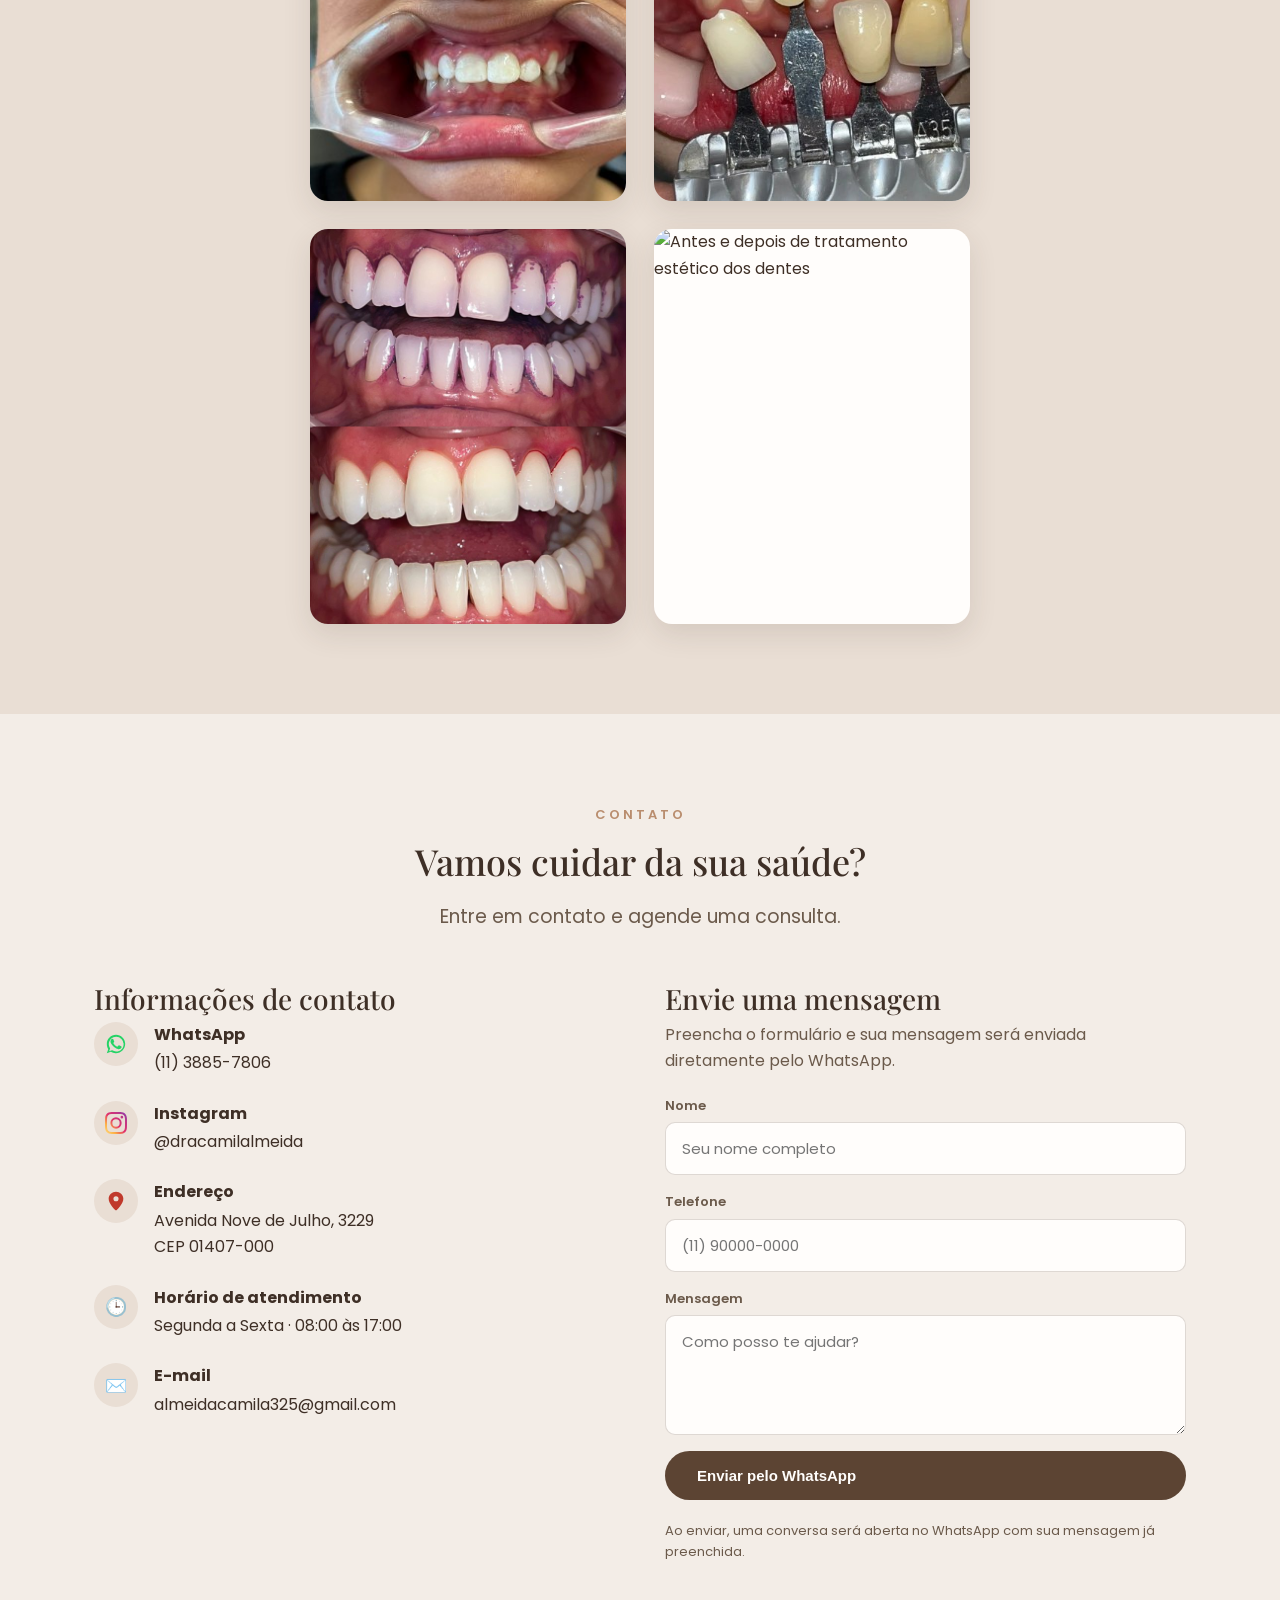
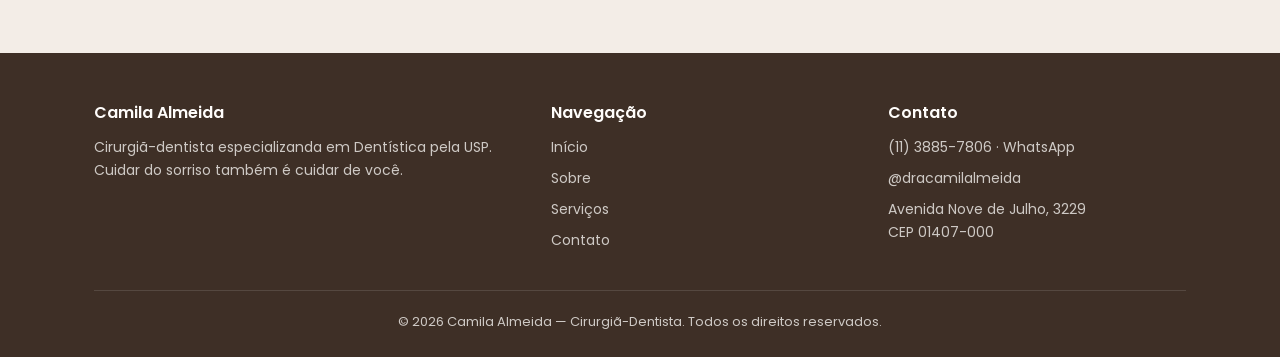
==== commit 6e6d469b: "Add files via upload" ====
--- a/index.html
+++ b/index.html
@@ -1,8 +1,11 @@
 <!DOCTYPE html>
 <html lang="pt-BR">
-<head>
+<head>
+<script>function altImg(i){var a=(i.dataset.alt||"").split(" ");var n=a.shift();if(n){i.dataset.alt=a.join(" ");i.src=n;}}</script>
 <meta charset="UTF-8" />
 <meta name="viewport" content="width=device-width, initial-scale=1.0" />
+<link rel="icon" type="image/jpeg" href="apple-touch-icon.jpeg">
+<link rel="apple-touch-icon" href="apple-touch-icon.jpeg">
 <title>Dra. Camila Almeida | Cirurgiã-Dentista</title>
 <meta name="description" content="Dra. Camila Almeida, cirurgiã-dentista especializanda em Dentística pela USP. Clínica geral e estética dental com atendimento personalizado." />
 <script>document.documentElement.className += " is-loading";</script>
@@ -43,8 +46,10 @@
       <p class="lead">Tratamentos odontológicos que unem saúde, prevenção e estética — com atendimento personalizado e atenção aos detalhes em cada consulta.</p>
     </div>
     <div class="hero-art">
-      <div class="hero-photo-frame">
-        <img src="Imag/hero.jpg.jpeg" width="496" height="853" alt="Dra. Camila Almeida" fetchpriority="high" />
+      <div class="hero-photo-frame" id="heroSlides">
+        <img class="hero-slide is-active" src="Imag/hero.jpg.jpeg" width="496" height="853" alt="Dra. Camila Almeida" fetchpriority="high" />
+        <img class="hero-slide" src="Imag/hero-2.jpg.jpeg" data-alt="Imag/hero-2.jpg Imag/hero-2.jpeg" onerror="altImg(this)" width="520" height="894" alt="Dra. Camila Almeida" loading="lazy" />
+        <img class="hero-slide" src="Imag/hero-3.jpg.jpeg" data-alt="Imag/hero-3.jpg Imag/hero-3.jpeg" onerror="altImg(this)" width="520" height="894" alt="Dra. Camila Almeida atendendo em consultório" loading="lazy" />
       </div>
     </div>
   </div>
@@ -207,12 +212,13 @@
     <span class="eyebrow center" style="display:block;">Resultados</span>
     <h2 class="center">Alguns resultados</h2>
     <p class="lead center" style="margin-bottom:40px;">Casos reais de pacientes atendidos.</p>
-    <div class="grid-3">
+    <div class="grid-3 results-grid">
       <figure class="result-card"><img src="Imag/resultado-1.jpg.jpeg" alt="Antes e depois de tratamento odontológico" loading="lazy" /></figure>
       <figure class="result-card"><img src="Imag/resultado-2.jpg.jpeg" alt="Escala de cor dos dentes em avaliação para clareamento" loading="lazy" /></figure>
       <figure class="result-card"><img src="Imag/resultado-3.jpg.jpeg" alt="Antes e depois de tratamento estético dos dentes" loading="lazy" /></figure>
-    </div>
-  </div>
+      <figure class="result-card"><img src="Imag/resultado-4.jpg.jpeg" data-alt="Imag/resultado-4.jpg Imag/resultado-4.jpeg" onerror="altImg(this)" alt="Antes e depois de tratamento estético dos dentes" loading="lazy" /></figure>
+    </div>
+  </div>
 </section>
 
 <section class="section" id="contato">
@@ -314,5 +320,16 @@
 
 <script src="script.js"></script>
 <script>document.getElementById("year").textContent = new Date().getFullYear();</script>
-</body>
+<script>
+(function () {
+  var slides = document.querySelectorAll("#heroSlides .hero-slide");
+  if (slides.length < 2) return;
+  var i = 0;
+  setInterval(function () {
+    slides[i].classList.remove("is-active");
+    i = (i + 1) % slides.length;
+    slides[i].classList.add("is-active");
+  }, 5000);
+})();
+</script></body>
 </html>
--- a/style.css
+++ b/style.css
@@ -1122,4 +1122,38 @@
   .sec-head h2 {
     font-size: 32px;
   }
+}
+
+/* Resultados em 2 colunas */
+.results-grid {
+  grid-template-columns: repeat(2, 1fr);
+  max-width: 660px;
+  margin: 0 auto;
+}
+
+@media (max-width: 640px) {
+  .results-grid {
+    grid-template-columns: 1fr;
+  }
+}
+
+/* Fotos do início em sequência automática */
+
+.hero-photo-frame {
+  position: relative;
+}
+
+.hero-photo-frame .hero-slide {
+  position: absolute;
+  inset: 0;
+  width: 100%;
+  height: 100%;
+  object-fit: cover;
+  object-position: top center;
+  opacity: 0;
+  transition: opacity 1.2s ease-in-out;
+}
+
+.hero-photo-frame .hero-slide.is-active {
+  opacity: 1;
 }
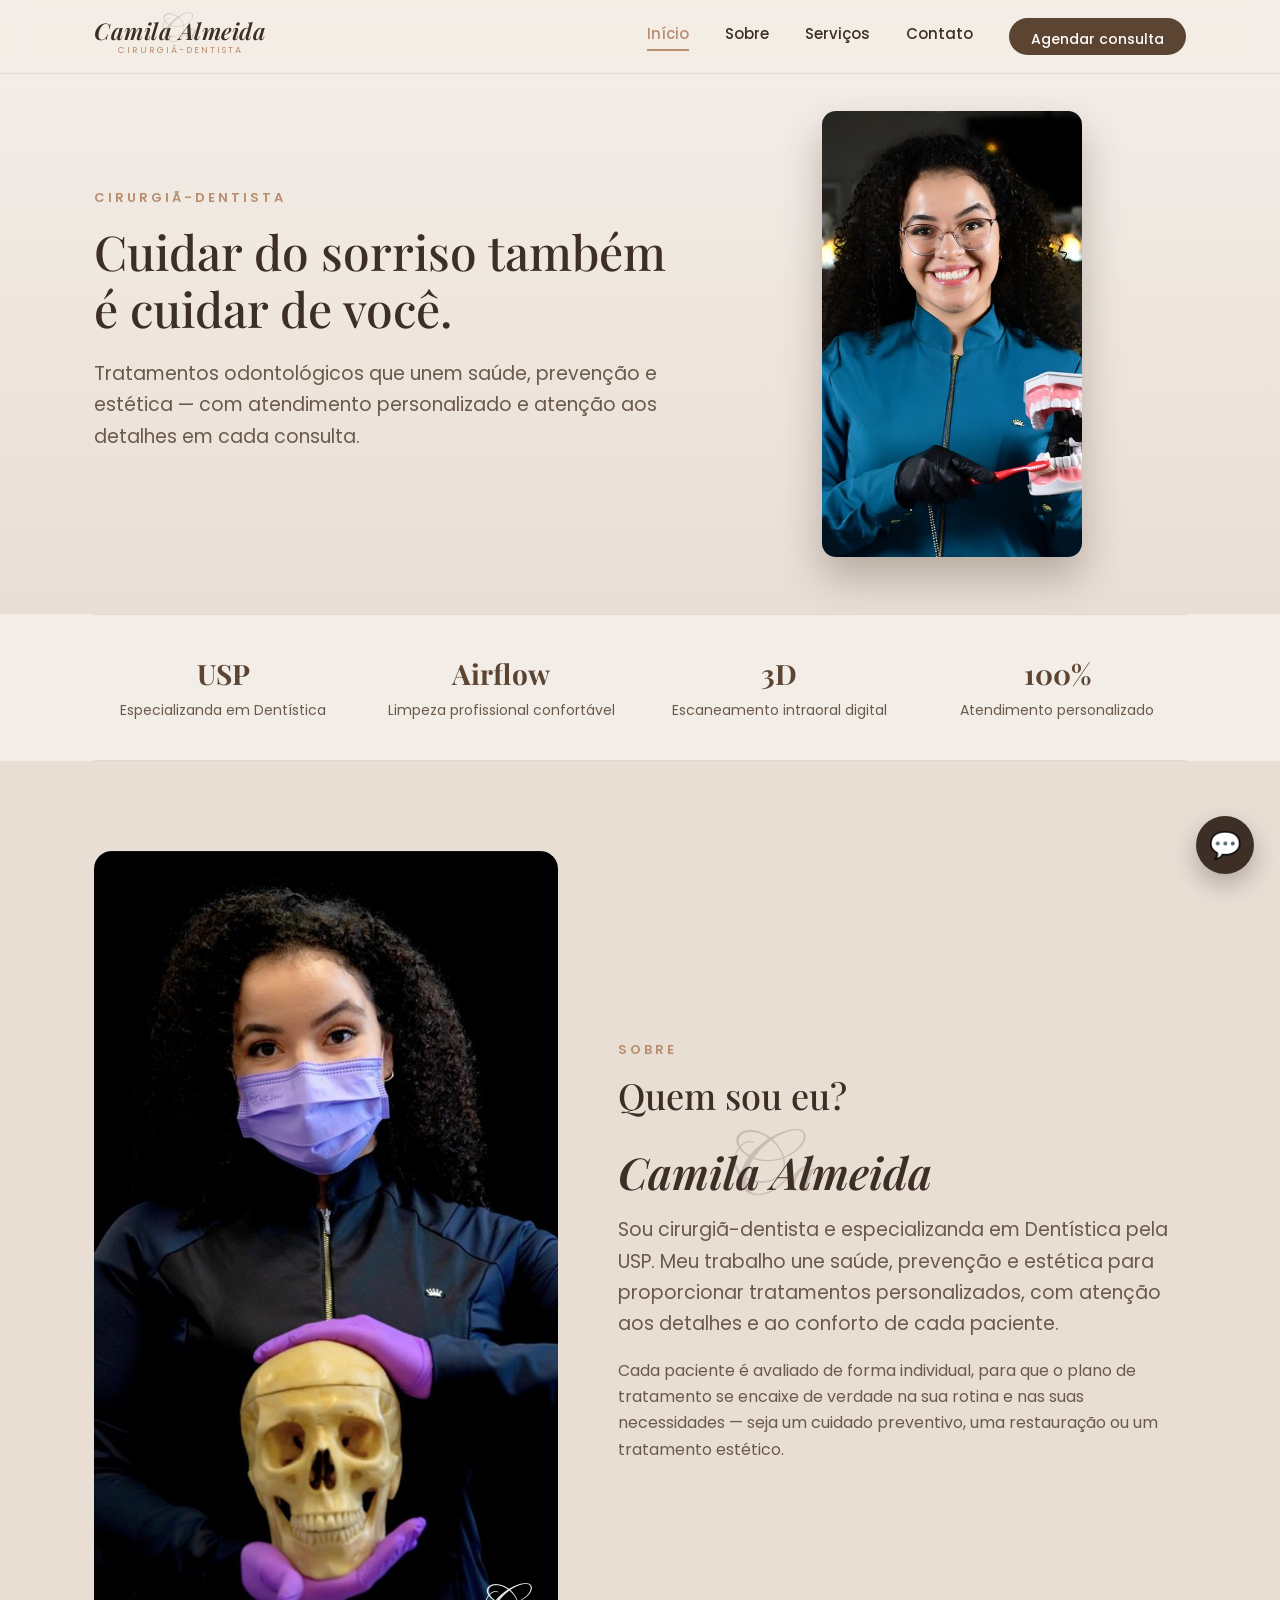
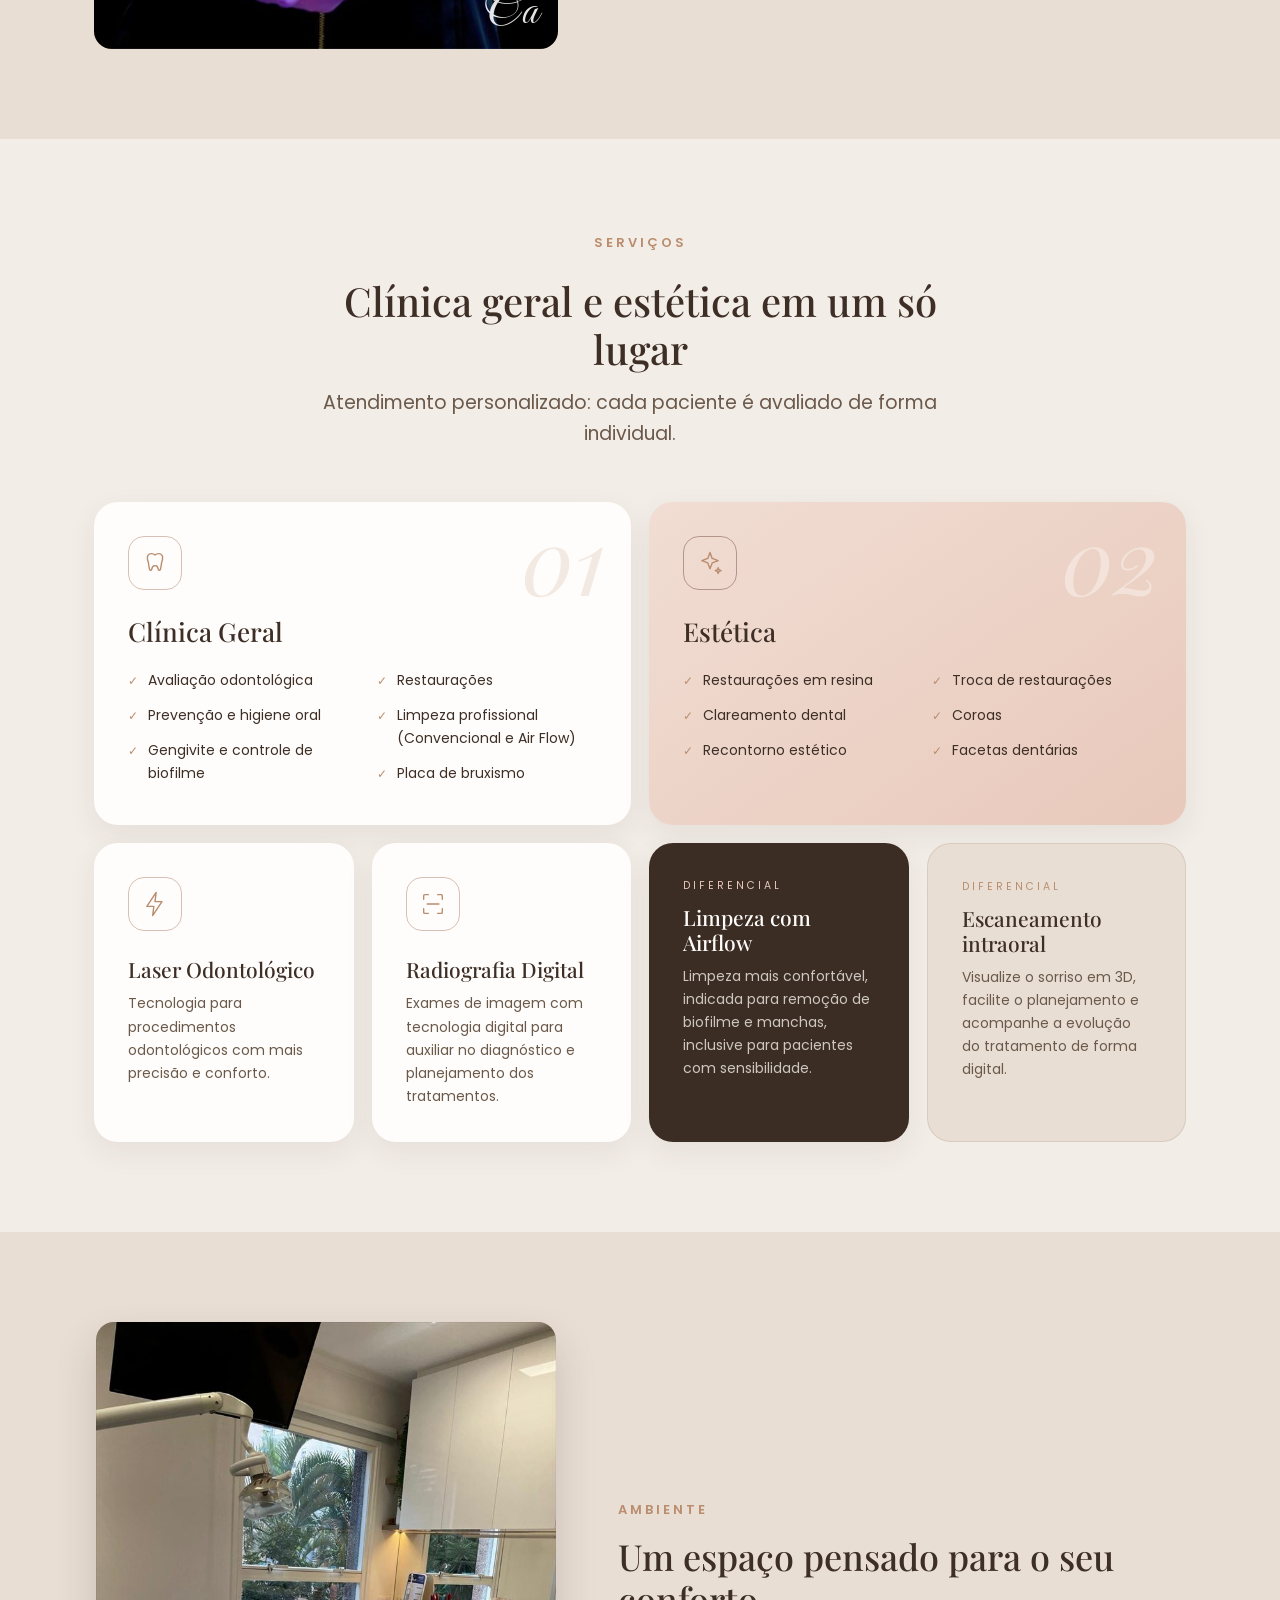
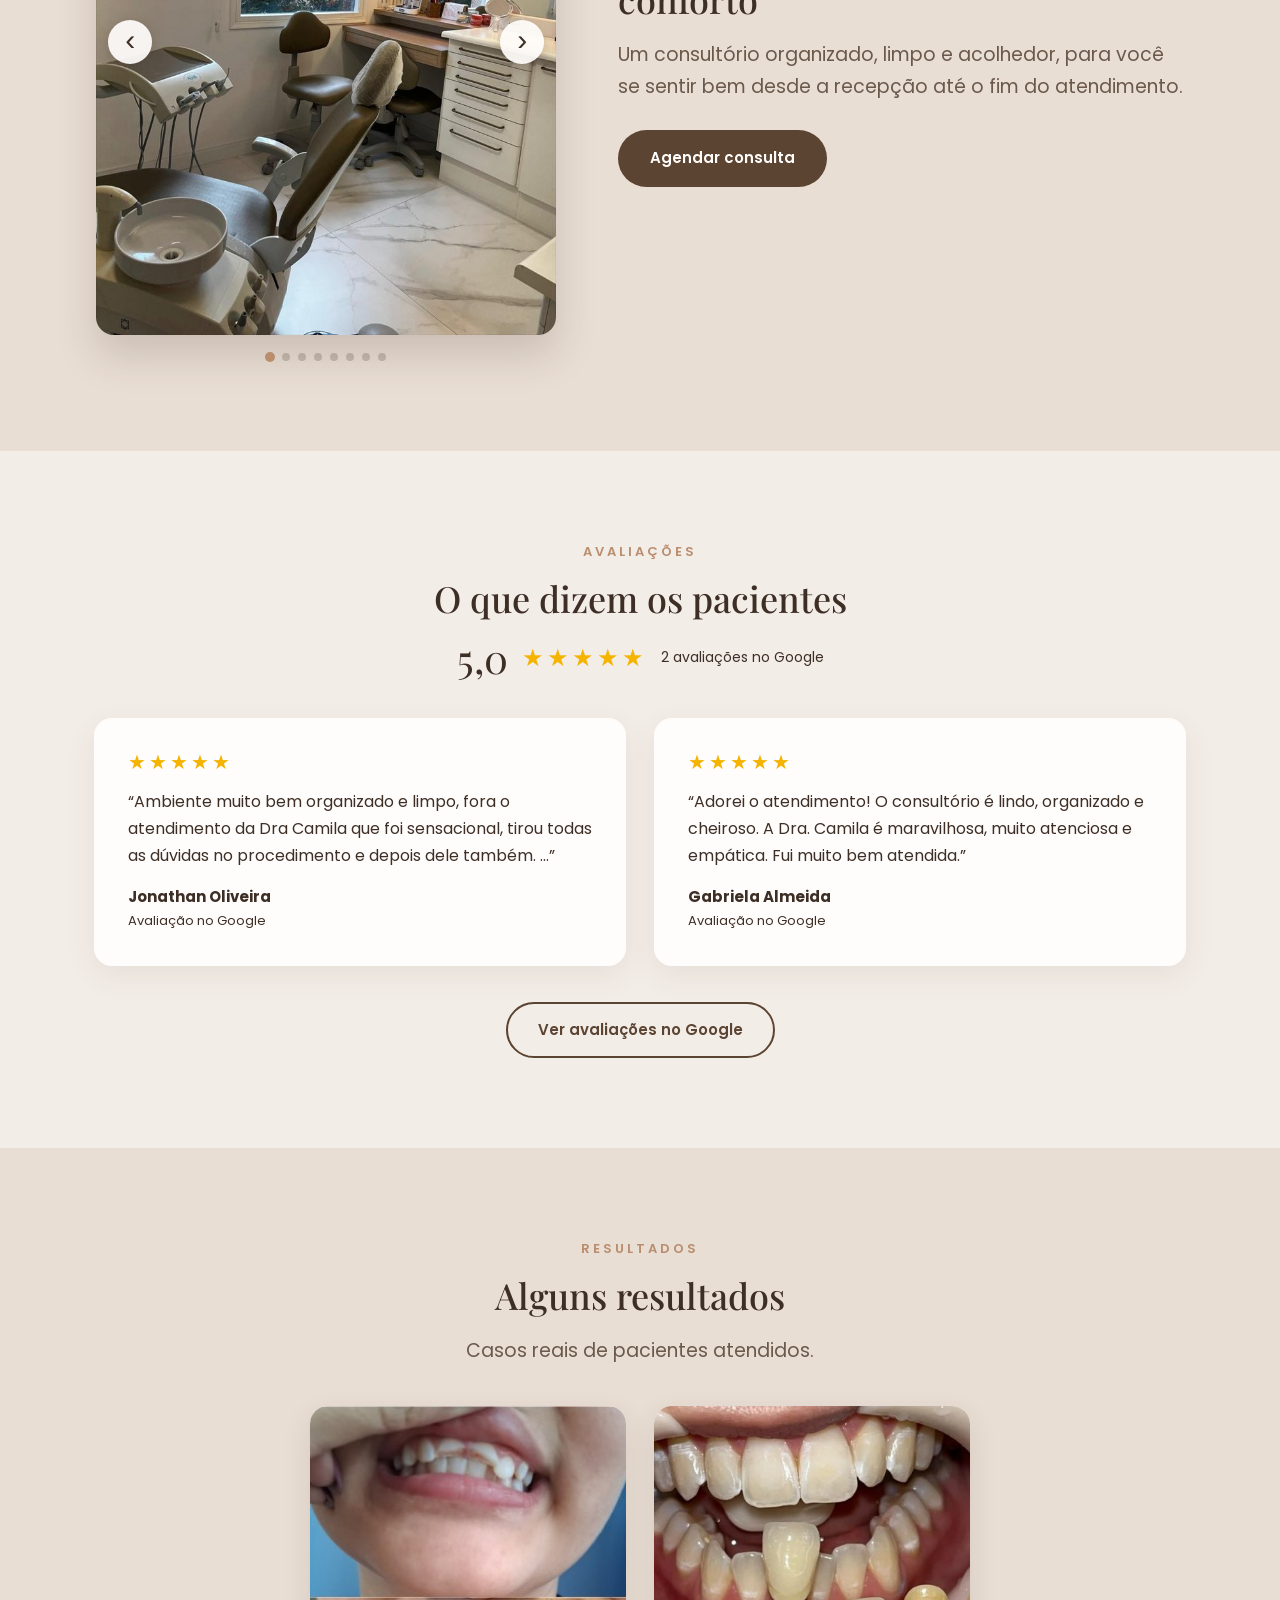
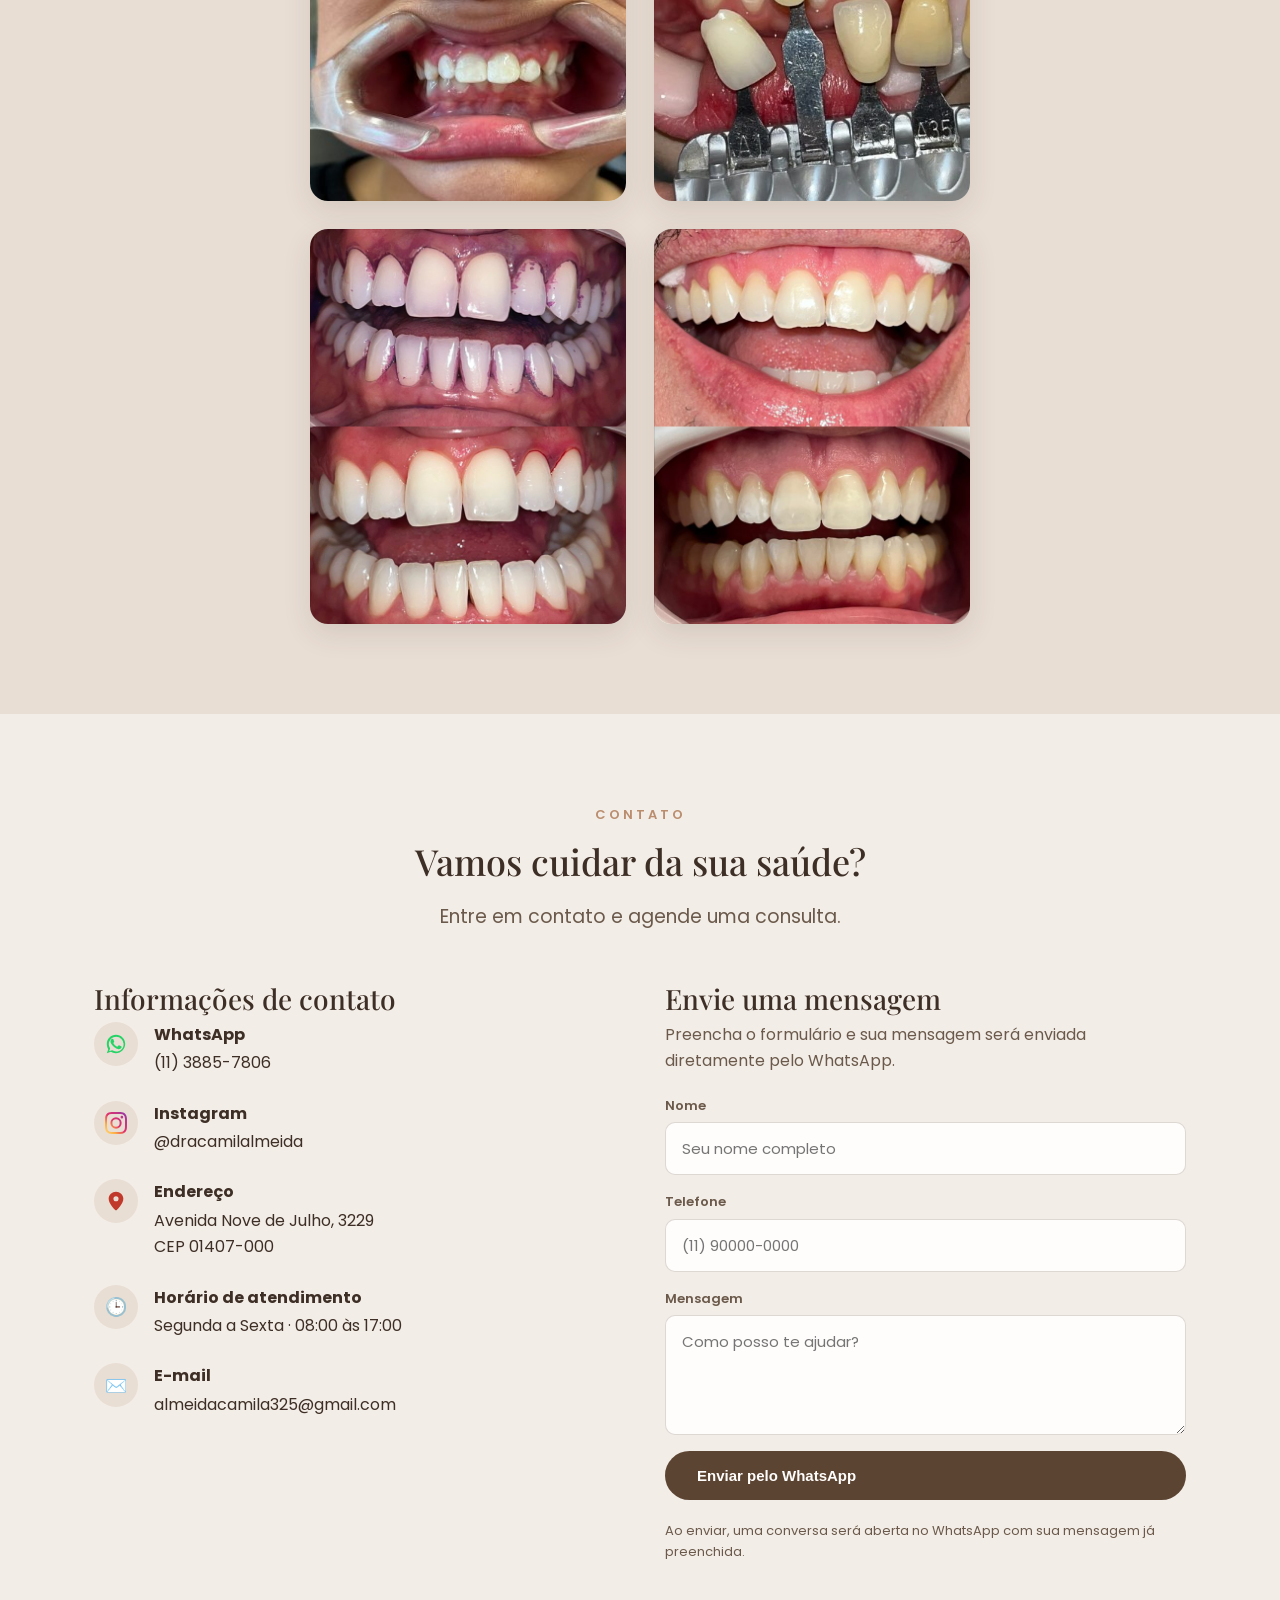
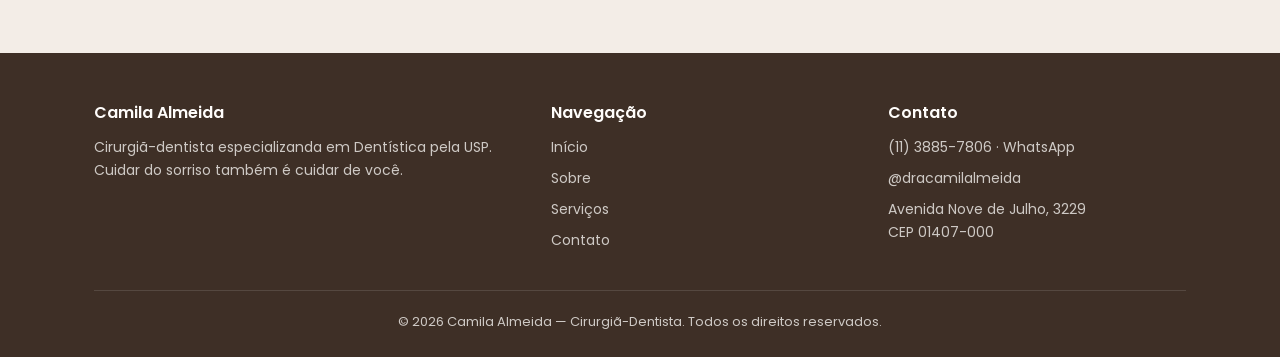
==== commit e659bf72: "Add files via upload" ====
--- a/index.html
+++ b/index.html
@@ -329,7 +329,7 @@
     slides[i].classList.remove("is-active");
     i = (i + 1) % slides.length;
     slides[i].classList.add("is-active");
-  }, 5000);
+  }, 3000);
 })();
 </script></body>
 </html>
--- a/style.css
+++ b/style.css
@@ -1151,7 +1151,7 @@
   object-fit: cover;
   object-position: top center;
   opacity: 0;
-  transition: opacity 1.2s ease-in-out;
+  transition: opacity 0.8s ease-in-out;
 }
 
 .hero-photo-frame .hero-slide.is-active {
